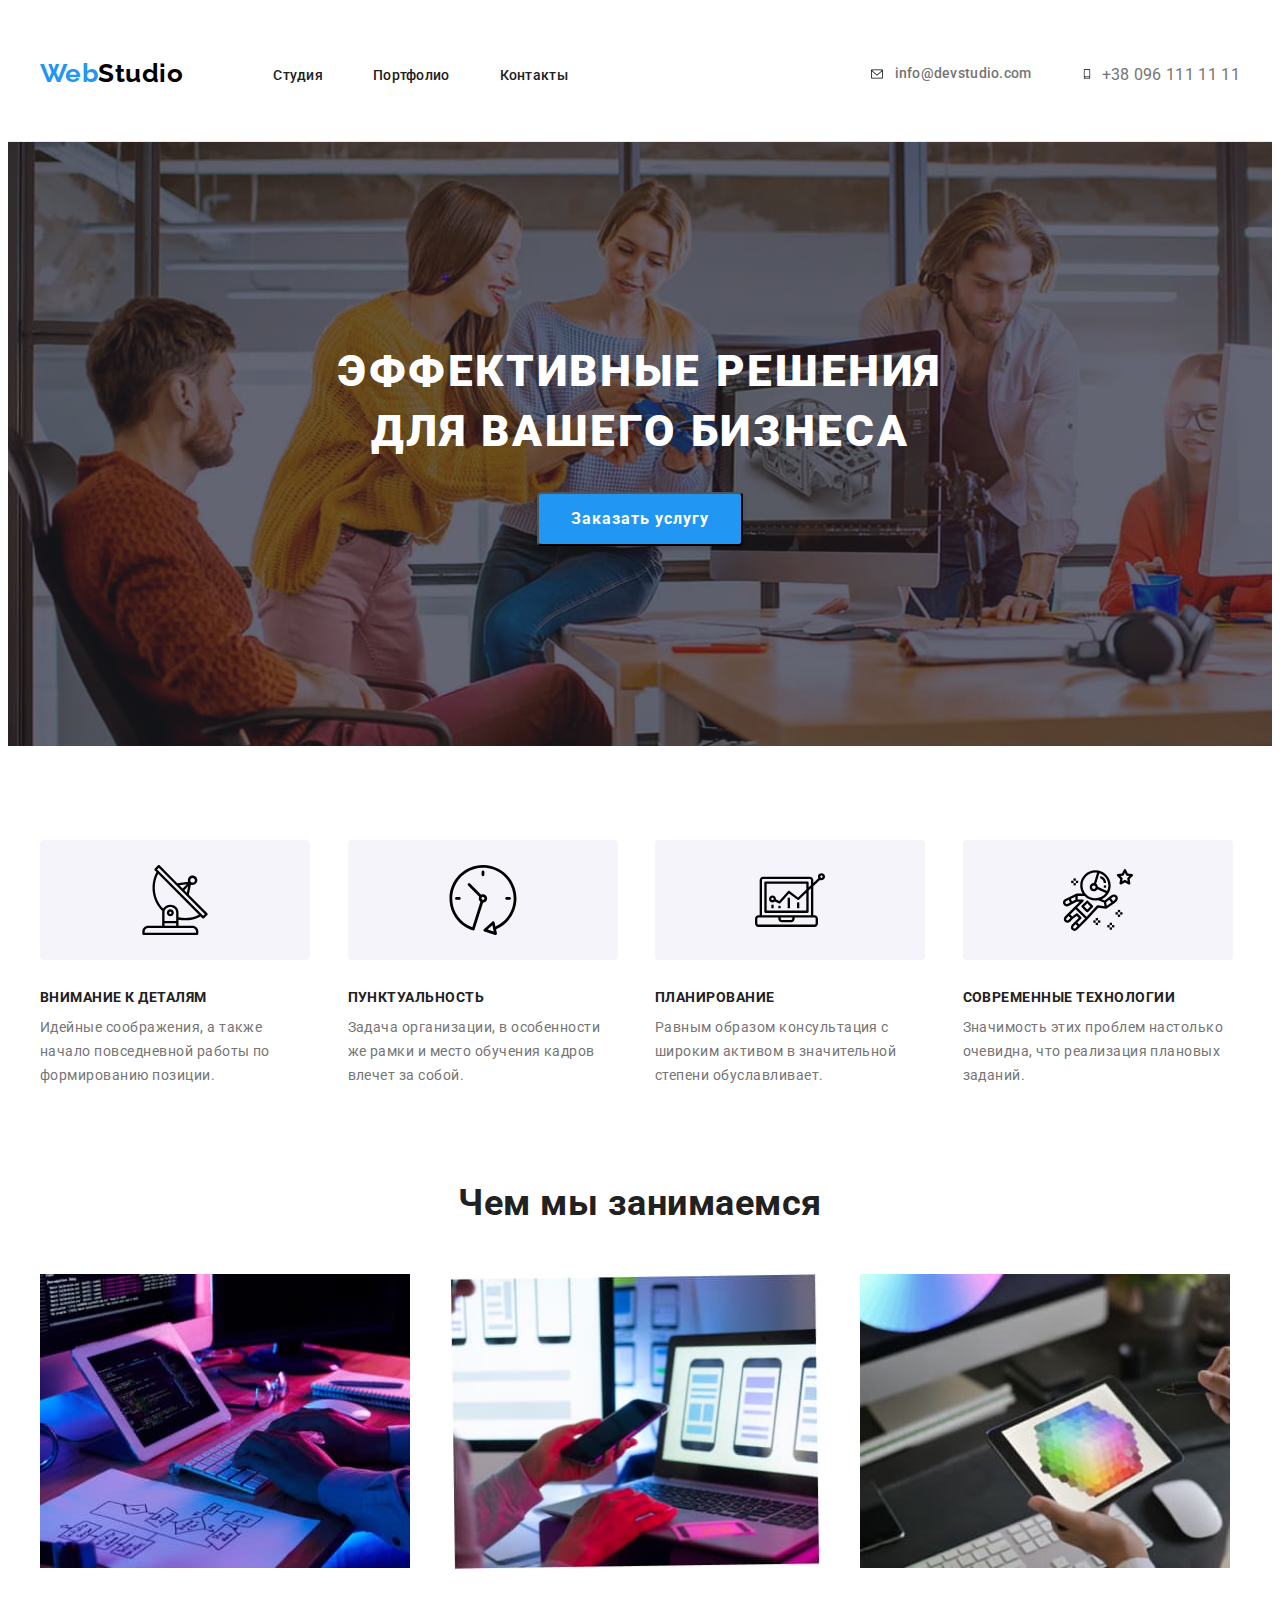
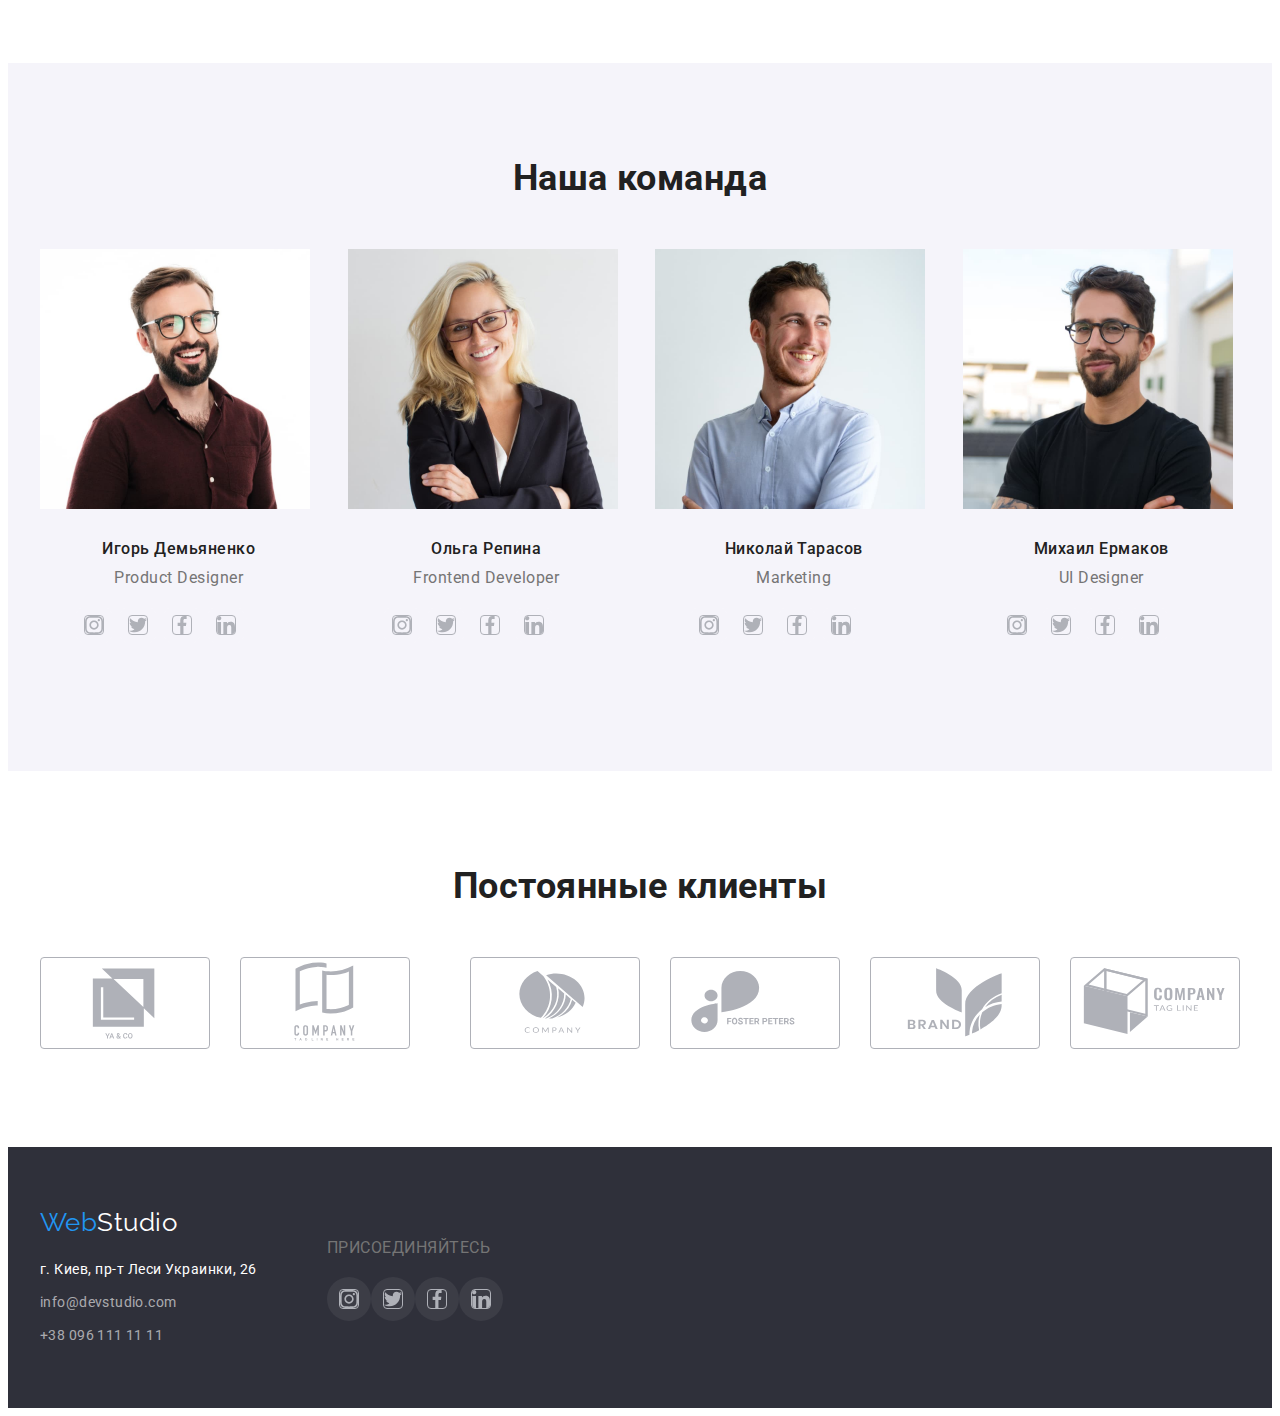
==== index.html @ d7219429 "Подвал Ура!" ====
<!DOCTYPE html>
<html lang="ru">
  <head>
    <meta charset="UTF-8" />
    <meta http-equiv="X-UA-Compatible" content="IE=edge" />
    <meta name="viewport" content="width=device-width, initial-scale=1.0" />
    <title>Студия</title>
    <link rel="preconnect" href="https://fonts.googleapis.com" />
    <link rel="preconnect" href="https://fonts.gstatic.com" crossorigin />
    <link
      href="https://fonts.googleapis.com/css2?family=Raleway:wght@700&family=Roboto:wght@400;500;700;900&display=swap"
      rel="stylesheet"
    />
    <link
      rel="stylesheet"
      href="https://cdnjs.cloudflare.com/ajax/libs/modern-normalize/1.1.0/modern-normalize.min.css"
      integrity="sha512-wpPYUAdjBVSE4KJnH1VR1HeZfpl1ub8YT/NKx4PuQ5NmX2tKuGu6U/JRp5y+Y8XG2tV+wKQpNHVUX03MfMFn9Q=="
      crossorigin="anonymous"
      referrerpolicy="no-referrer"
    />
    <link rel="stylesheet" href="./css/styles.css" />
  </head>
  <body>
    <header class="top-line">
      <div class="container top-line-container">
        <a href="./index.html" class="logo-top"
          ><span class="accent">Web</span>Studio</a
        >
        <nav>
          <ul class="site-nav list">
            <li class="site-nav-item">
              <a class="nav-link" href="index.html">Студия</a>
            </li>
            <li class="site-nav-item">
              <a class="nav-text" href="portfolio.html">Портфолио</a>
            </li>
            <li class="site-nav-item">
              <a class="nav-text" href="#">Контакты</a>
            </li>
          </ul>
        </nav>
        <div class="mail-top-line">
          <svg class="mail-icon" width="16" height="12">
            <use href="./images/sprite.svg#icon-envelope"></use>
          </svg>
          <a
            class="mail-top"
            href="mailto:info@devstudio.com"
            target="_blank"
            rel="noopener noreferrer"
            >info@devstudio.com</a
          >
        </div>
        <div class="tel-top-line">
          <svg class="mail-icon" width="10" height="16">
            <use href="./images/sprite.svg#icon-smartphone"></use>
          </svg>
          <a class="tel-top" href="tel:+380961111111">+38 096 111 11 11</a>
        </div>
      </div>
    </header>
    <main>
      <section class="hero">
        <div class="container">
          <h1 class="hero-title">
            ЭФФЕКТИВНЫЕ РЕШЕНИЯ <br />
            ДЛЯ ВАШЕГО БИЗНЕСА
          </h1>
          <button class="button-hero">Заказать услугу</button>
        </div>
      </section>
      <section class="section">
        <div class="container">
          <ul class="feature-list list">
            <li class="feature-item">
              <div class="card-feature">
                <div class="above-feature-title">
                  <svg class="feature-icon" width="70" height="70">
                    <use href="./images/sprite.svg#icon-antenna"></use>
                  </svg>
                </div>
                <h3 class="feature-title">Внимание к деталям</h3>
                <p class="description">
                  Идейные соображения, а также<br />
                  начало повседневной работы по<br />
                  формированию позиции.
                </p>
              </div>
            </li>
            <li class="feature-item">
              <div class="card-feature">
                <div class="above-feature-title">
                  <svg class="feature-icon" width="70" height="70">
                    <use href="./images/sprite.svg#icon-clock"></use>
                  </svg>
                </div>
                <h3 class="feature-title">Пунктуальность</h3>
                <p class="description">
                  Задача организации, в особенности<br />
                  же рамки и место обучения кадров<br />
                  влечет за собой.
                </p>
              </div>
            </li>
            <li class="feature-item">
              <div class="card-feature">
                <div class="above-feature-title">
                  <svg class="feature-icon" width="70" height="70">
                    <use href="./images/sprite.svg#icon-diagram"></use>
                  </svg>
                </div>
                <h3 class="feature-title">Планирование</h3>
                <p class="description">
                  Равным образом консультация с<br />
                  широким активом в значительной<br />
                  степени обуславливает.
                </p>
              </div>
            </li>
            <li class="feature-item">
              <div class="card-feature">
                <div class="above-feature-title">
                  <svg class="feature-icon" width="70" height="70">
                    <use href="./images/sprite.svg#icon-astronaut"></use>
                  </svg>
                </div>
                <h3 class="feature-title">Современные технологии</h3>
                <p class="description">
                  Значимость этих проблем настолько<br />
                  очевидна, что реализация плановых<br />
                  заданий.
                </p>
              </div>
            </li>
          </ul>
        </div>
      </section>
      <section class="section job">
        <div class="container">
          <h2 class="job-title">Чем мы занимаемся</h2>
          <ul class="job-img list">
            <li class="job-item">
              <img
                src="./images/box1.jpg "
                width="370"
                height="294"
                alt="работает програмист"
              />
            </li>
            <li class="job-item">
              <img
                src="./images/box2.jpg"
                width="370"
                height="294"
                alt="работает дизайнер"
              />
            </li>
            <li class="job-item">
              <img
                src="./images/box3.jpg"
                width="370"
                height="294"
                alt="выбор цвета"
              />
            </li>
          </ul>
        </div>
      </section>
      <section class="section team-list">
        <div class="container">
          <h2 class="team-title">Наша команда</h2>
          <ul class="team list">
            <li class="team-img">
              <img
                src="./images/img1.jpg"
                width="270"
                height="260"
                alt="Дизайнер"
              />
              <div class="card-team">
                <h3 class="card-team-title">Игорь Демьяненко</h3>
                <p class="under-card-team-title">Product Designer</p>
                <ul class="social-list list">
                  <li class="social-list-item">
                    <a class="social-list-link" href="">
                      <svg class="social-list-icon" width="20" height="20">
                        <use href="./images/sprite.svg#icon-instagram"></use>
                      </svg>
                    </a>
                  </li>
                  <li class="social-list-item">
                    <a class="social-list-link" href="">
                      <svg class="social-list-icon" width="20" height="20">
                        <use href="./images/sprite.svg#icon-twitter"></use>
                      </svg>
                    </a>
                  </li>
                  <li class="social-list-item">
                    <a class="social-list-link" href="">
                      <svg class="social-list-icon" width="20" height="20">
                        <use href="./images/sprite.svg#icon-facebook"></use>
                      </svg>
                    </a>
                  </li>
                  <li class="social-list-item">
                    <a class="social-list-link" href="">
                      <svg class="social-list-icon" width="20" height="20">
                        <use href="./images/sprite.svg#icon-linkedin"></use>
                      </svg>
                    </a>
                  </li>
                </ul>
              </div>
            </li>
            <li class="team-img">
              <img
                src="./images/img2.jpg"
                width="270"
                height="260"
                alt="Разработчик"
              />
              <div class="card-team">
                <h3 class="card-team-title">Ольга Репина</h3>
                <p class="under-card-team-title">Frontend Developer</p>
                <ul class="social-list list">
                  <li class="social-list-item">
                    <a class="social-list-link" href="">
                      <svg class="social-list-icon" width="20" height="20">
                        <use href="./images/sprite.svg#icon-instagram"></use>
                      </svg>
                    </a>
                  </li>
                  <li class="social-list-item">
                    <a class="social-list-link" href="">
                      <svg class="social-list-icon" width="20" height="20">
                        <use href="./images/sprite.svg#icon-twitter"></use>
                      </svg>
                    </a>
                  </li>
                  <li class="social-list-item">
                    <a class="social-list-link" href="">
                      <svg class="social-list-icon" width="20" height="20">
                        <use href="./images/sprite.svg#icon-facebook"></use>
                      </svg>
                    </a>
                  </li>
                  <li class="social-list-item">
                    <a class="social-list-link" href="">
                      <svg class="social-list-icon" width="20" height="20">
                        <use href="./images/sprite.svg#icon-linkedin"></use>
                      </svg>
                    </a>
                  </li>
                </ul>
              </div>
            </li>
            <li class="team-img">
              <img
                src="./images/img3.jpg"
                width="270"
                height="260"
                alt="Маркетинг"
              />
              <div class="card-team">
                <h3 class="card-team-title">Николай Тарасов</h3>
                <p class="under-card-team-title">Marketing</p>
                <ul class="social-list list">
                  <li class="social-list-item">
                    <a class="social-list-link" href="">
                      <svg class="social-list-icon" width="20" height="20">
                        <use href="./images/sprite.svg#icon-instagram"></use>
                      </svg>
                    </a>
                  </li>
                  <li class="social-list-item">
                    <a class="social-list-link" href="">
                      <svg class="social-list-icon" width="20" height="20">
                        <use href="./images/sprite.svg#icon-twitter"></use>
                      </svg>
                    </a>
                  </li>
                  <li class="social-list-item">
                    <a class="social-list-link" href="">
                      <svg class="social-list-icon" width="20" height="20">
                        <use href="./images/sprite.svg#icon-facebook"></use>
                      </svg>
                    </a>
                  </li>
                  <li class="social-list-item">
                    <a class="social-list-link" href="">
                      <svg class="social-list-icon" width="20" height="20">
                        <use href="./images/sprite.svg#icon-linkedin"></use>
                      </svg>
                    </a>
                  </li>
                </ul>
              </div>
            </li>
            <li class="team-img">
              <img
                src="./images/img4.jpg"
                width="270"
                height="260"
                alt="Интерфейс дизайнер"
              />
              <div class="card-team">
                <h3 class="card-team-title">Михаил Ермаков</h3>
                <p class="under-card-team-title">UI Designer</p>
                <ul class="social-list list">
                  <li class="social-list-item">
                    <a class="social-list-link" href="">
                      <svg class="social-list-icon" width="20" height="20">
                        <use href="./images/sprite.svg#icon-instagram"></use>
                      </svg>
                    </a>
                  </li>
                  <li class="social-list-item">
                    <a class="social-list-link" href="">
                      <svg class="social-list-icon" width="20" height="20">
                        <use href="./images/sprite.svg#icon-twitter"></use>
                      </svg>
                    </a>
                  </li>
                  <li class="social-list-item">
                    <a class="social-list-link" href="">
                      <svg class="social-list-icon" width="20" height="20">
                        <use href="./images/sprite.svg#icon-facebook"></use>
                      </svg>
                    </a>
                  </li>
                  <li class="social-list-item">
                    <a class="social-list-link" href="">
                      <svg class="social-list-icon" width="20" height="20">
                        <use href="./images/sprite.svg#icon-linkedin"></use>
                      </svg>
                    </a>
                  </li>
                </ul>
              </div>
            </li>
          </ul>
        </div>
      </section>
      <section class="section customers">
        <div class="container">
          <h2 class="customers-title">Постоянные клиенты</h2>
          <ul class="customers-img list">
            <li class="customers-item">
              <svg class="social-list-icon" width="170" height="92">
                <use href="./images/sprite.svg#icon-Logo-1"></use>
              </svg>
            </li>
            <li class="job-item">
              <svg class="social-list-icon" width="170" height="92">
                <use href="./images/sprite.svg#icon-Logo-2"></use>
              </svg>
            </li>
            <li class="customers-item">
              <svg class="social-list-icon" width="170" height="92">
                <use href="./images/sprite.svg#icon-Logo-3"></use>
              </svg>
            </li>
            <li class="customers-item">
              <svg class="social-list-icon" width="170" height="92">
                <use href="./images/sprite.svg#icon-Logo-4"></use>
              </svg>
            </li>
            <li class="customers-item">
              <svg class="social-list-icon" width="170" height="92">
                <use href="./images/sprite.svg#icon-Logo-5"></use>
              </svg>
            </li>
            <li class="customers-item">
              <svg class="social-list-icon" width="170" height="92">
                <use href="./images/sprite.svg#icon-Logo-6"></use>
              </svg>
            </li>
          </ul>
        </div>
      </section>
    </main>
    <footer class="basement">
      <div class="container">
        <a href="./index.html" class="basement-logo"
          ><span class="accent">Web</span>Studio</a
        >
        <div class="footer-address">
          <address class="basement-address">
            <p>г. Киев, пр-т Леси Украинки, 26</p>
            <a
              href="mailto:info@example.com"
              class="mail-basement"
              target="_blank"
              rel="noopener noreferrer"
              >info@devstudio.com</a
            >
            <a href="tel:+380961111111" class="tel-basement"
              >+38 096 111 11 11</a
            >
          </address>

          <div class="footer-social-list">
            <p class="footer-social-title">ПРИСОЕДИНЯЙТЕСЬ</p>
            <ul class="social-list list">
              <li class="social-list-item">
                <a class="social-list-link" href="">
                  <svg class="social-list-icon" width="20" height="20">
                    <use href="./images/sprite.svg#icon-instagram"></use>
                  </svg>
                </a>
              </li>
              <li class="social-list-item">
                <a class="social-list-link" href="">
                  <svg class="social-list-icon" width="20" height="20">
                    <use href="./images/sprite.svg#icon-twitter"></use>
                  </svg>
                </a>
              </li>
              <li class="social-list-item">
                <a class="social-list-link" href="">
                  <svg class="social-list-icon" width="20" height="20">
                    <use href="./images/sprite.svg#icon-facebook"></use>
                  </svg>
                </a>
              </li>
              <li class="social-list-item">
                <a class="social-list-link" href="">
                  <svg class="social-list-icon" width="20" height="20">
                    <use href="./images/sprite.svg#icon-linkedin"></use>
                  </svg>
                </a>
              </li>
            </ul>
          </div>
        </div>
      </div>
    </footer>
  </body>
</html>
---- css/styles.css ----
:root {
  --primary-text-color: #757575;
  --title-text-color: #212121;
  --accent-color: #2196f3;
  --button-text-color: #ffffff;
  --primary-bg-color: #ffffff;
  --secondary-bg-color: #f5f4fa;
  --section-bg-dark: #2f303a;
  --footer-contact-color: rgba(255, 255, 255, 0.6);
  --footer-address-color: #ffffff;
  --top-logo-color: #000000;
  --footer-logo-color: #ffffff;
  --button-hover-color: #188ce8;
  --portfolio-button-bg-color: #f5f4fa;
  --portfolio-project-border-color: #eeeeee;
  --portfolio-topline-border-color: #ececec;
  --footer-icon-bg: #ffffff10;
}
body {
  background-color: var(#ffffff);
  color: var(--primary-text-color);
  font-family: Roboto, sans-serif;
  letter-spacing: 0.03em;
}
.list {
  list-style: none;
}
h1,
h2,
h3,
h4,
h5,
h6,
p {
  margin-top: 0;
  margin-bottom: 0;
}
ul,
ol {
  margin-top: 0;
  margin-bottom: 0;
  padding-left: 0;
}
img {
  display: block;
  max-width: 100%;
  height: auto;
}

p {
  display: block;
}

.container {
  width: 1200px;
  margin-left: auto;
  margin-right: auto;
  padding-left: 15px;
  padding-right: 15px;
}
/*=======TOP LINE START=======*/
.top-line {
  padding-top: 24px;
  padding-bottom: 25px;
}
.top-line-container {
  display: flex;
  align-items: center;
}

.logo-top {
  margin-right: 90px;
  font-family: Raleway, serif;
  font-weight: bold;
  font-size: 26px;
  line-height: 1.2;
  text-decoration: none;

  color: var(--top-logo-color);
}

.accent {
  color: var(--accent-color);
}
.site-nav {
  display: flex;
  align-items: center;
}
.site-nav-item:not(:last-child) {
  margin-right: 50px;
}
.site-nav .nav-link {
  font-weight: 500;
  font-size: 14px;
  line-height: 1.14;
  letter-spacing: 0.02em;
  text-decoration: none;

  color: var(--title-text-color);
}

.nav-link:active {
  color: var(--accent-color);
}
.nav-text {
  font-weight: 500;
  font-size: 14px;
  line-height: 1.14;
  letter-spacing: 0.02em;
  text-decoration: none;

  color: var(--title-text-color);
}
.mail-top-line {
  display: flex;
  margin-left: auto;
  align-content: center;
}
.mail-icon {
  margin-top: 34px;
  margin-bottom: 34px;
}
.mail-icon:hover,
.mail-top:focus {
  fill: var(--button-hover-color);
}
.mail-top {
  margin-left: 10px;
  margin-top: 32px;
  margin-bottom: 32px;
  color: var(--primary-text-color);
  font-weight: 500;
  font-size: 14px;
  line-height: 1.14;
  letter-spacing: 0.02em;
  text-decoration: none;
}
.mail-top:hover,
.mail-top:focus {
  color: var(--accent-color);
}
.tel-top {
  margin-left: 10px;
  color: var(--primary-text-color);
  letter-spacing: 0.02em;
  text-decoration: none;
}
.tel-top:hover,
.tel-top:focus {
  color: var(--accent-color);
}
.tel-top-line {
  align-items: center;
  display: flex;
  margin-left: 50px;
}
/*======= TOP LINE END=======*/

/*======= HERO START =======*/
.hero {
  background-image: linear-gradient(
      rgba(47, 48, 58, 0.4),
      rgba(47, 48, 58, 0.4)
    ),
    url(../images/image-hero/Hero-bg-Img.jpg);
  background-size: cover;
  background-color: var(--section-bg-dark);
  text-align: center;
  padding-top: 200px;
  padding-bottom: 200px;
}
.hero-title {
  text-align: center;
  color: var(--button-text-color);
  font-weight: 900;
  font-size: 44px;
  line-height: 1.36;
  letter-spacing: 0.06em;
}

.button-hero {
  min-width: 200px;
  margin-top: 30px;
  margin-left: auto;
  margin-right: auto;
  padding: 10px 32px;
  cursor: pointer;
  font-weight: 700;
  font-size: 16px;
  line-height: 1.88;
  text-align: center;

  border-radius: 4px;
  letter-spacing: 0.06em;

  background-color: var(--accent-color);
  box-shadow: 0px 4px 4px rgba(0, 0, 0, 0.15);
  color: var(--button-text-color);
}

.button-hero:hover,
.button-hero:focus {
  background-color: var(--button-hover-color);
  box-shadow: 0px 4px 4px rgba(0, 0, 0, 0.15);
}
/*======= HERO END=======*/

/*======= OUR FEATURE =======*/

.section {
  padding-top: 94px;
}
.feature-list {
  display: flex;
  margin-left: -30px;
  margin-top: -30px;
}
.feature-item {
  flex-basis: calc((100% - 120px) / 4);
  margin-top: 30px;
  margin-left: 30px;
}
.feature-title {
  margin-top: 30px;
  margin-bottom: 10px;
  width: 270px;
  font-style: normal;
  font-weight: 700;
  font-size: 14px;
  line-height: 1.14;
  text-transform: uppercase;

  color: var(--title-text-color);
}
.description {
  width: 270px;
  font-size: 14px;
  line-height: 1.71;
}
.description:not(:last-child) {
  margin-right: 30px;
}
.above-feature-title {
  display: flex;
  justify-content: center;
  align-items: center;
  width: 270px;
  height: 120px;
  background-color: var(--secondary-bg-color);
  border-radius: 4px;
}

/*======= OUR FEATURE END=======*/

/*======= OUR JOB START =======*/
.job {
  padding-bottom: 94px;
}
.job-img {
  display: flex;
  margin-left: -30px;
  margin-top: -30px;
}
.job-item {
  margin-left: 30px;
  margin-top: 30px;
  flex-basis: calc((100% - 90px) / 3);
}

.job-title {
  margin-bottom: 50px;
  font-style: normal;
  font-weight: 700;
  font-size: 36px;
  line-height: 1.17;
  text-align: center;

  color: var(--title-text-color);
}

/*======= OUR JOB END =======*/
/*======= OUR TEAM START======= */
.team-list {
  background-color: var(--secondary-bg-color);
  padding-bottom: 94px;
}

.team-title {
  margin-bottom: 50px;
  font-style: normal;
  font-weight: 700;
  font-size: 36px;
  line-height: 1.17;
  text-align: center;

  color: var(--title-text-color);
}
.team {
  display: flex;
  margin-top: -30px;
  margin-left: -30px;
}
.team-img {
  flex-basis: calc((100% - 120px) / 4);
  margin-top: 30px;
  margin-left: 30px;
}
.card-team-title {
  margin-bottom: 10px;
  font-weight: 500;
  font-size: 16px;
  line-height: 1.19;
  text-align: center;

  color: var(--title-text-color);
}

.under-card-team-title {
  margin-bottom: 16px;
  font-size: 16px;
  line-height: 1.19;
  text-align: center;

  color: var(--primary-text-color);
}
.card-team {
  padding-left: 32px;
  padding-right: 32px;
  padding-top: 30px;
  padding-bottom: 30px;
}
.social-list-icon {
  fill: #afb1b8;
}
.social-list {
  display: flex;
}
.social-list-link {
  display: flex;
  align-items: center;
  justify-content: center;
  width: 44px;
  height: 44px;
  /* background-color: #ffffff; */
  border-radius: 50%;
}
.social-list-link:hover .social-list-icon,
.social-list-link:focus .social-list-icon {
  fill: var(--button-text-color);
}
.social-list-link:hover,
.social-list-link:focus {
  background-color: var(--accent-color);
}

/*======= OUR TEAM END======= */
/*======= OUR CUSTOMERS START =======*/

.customers {
  padding-bottom: 94px;
}
.customers-img {
  display: flex;
  margin-left: -30px;
  margin-top: -30px;
}
.customers-item {
  margin-left: 30px;
  margin-top: 30px;
}
.social-list-icon {
  border: 1px solid #afb1b8;
  box-sizing: border-box;
  border-radius: 4px;

  flex-basis: calc((100%-180px) / 6);
}

.customers-title {
  margin-bottom: 50px;
  font-style: normal;
  font-weight: 700;
  font-size: 36px;
  line-height: 1.17;
  text-align: center;

  color: var(--title-text-color);
}

/*======= OUR CUSTOMERS END =======*/

/*======= FOOTER START======= */
.basement {
  display: flex;
  padding-top: 60px;
  padding-bottom: 60px;
  background-color: var(--section-bg-dark);
}
.basement-logo {
  min-width: 145px;
  font-family: Raleway;
  font-weight: b700;
  font-size: 26px;
  line-height: 1.19;
  text-decoration: none;

  color: var(--footer-logo-color);
}
.footer-address {
  display: flex;
}
.basement-address {
  display: flex;
  flex-direction: column;
  margin-top: 20px;
  font-family: Roboto;
  font-style: normal;
  font-weight: 400;
  font-size: 14px;
  line-height: 1.71;

  color: var(--footer-address-color);
}
.mail-basement {
  display: block;
  margin-top: 9px;
  font-family: Roboto;
  font-style: normal;
  font-weight: 400;
  font-size: 14px;
  line-height: 1.71;
  text-decoration: none;

  letter-spacing: 0.03em;
  color: var(--footer-contact-color);
}
.mail-basement:hover,
.mail-basement:focus {
  color: var(--accent-color);
}
.tel-basement {
  display: block;
  margin-top: 9px;
  font-family: Roboto;
  font-style: normal;
  font-weight: 400;
  font-size: 14px;
  line-height: 1.71;
  text-decoration: none;

  letter-spacing: 0.03em;

  color: var(--footer-contact-color);
}
.tel-basement:hover,
.tel-basement:focus {
  color: var(--accent-color);
}
.footer-social-title {
  padding-bottom: 20px;
}
.footer-social-list {
  display: flex;
  flex-direction: column;
  padding-left: 70px;
}
.social-list-link {
  display: flex;
  align-items: center;
  justify-content: center;
  width: 44px;
  height: 44px;
  background-color: var(--footer-icon-bg);
  border-radius: 50%;
}
.social-list-link:hover .social-list-icon,
.social-list-link:focus .social-list-icon {
  fill: var(--button-text-color);
}
.social-list-link:hover,
.social-list-link:focus {
  background-color: var(--accent-color);
}

/*======= FOOTER END ======= */
/*======= PORTFOLIO =======  */
.top-line {
  border-bottom: 1px solid var(--portfolio-topline-border-color);
}
/*======= FILTERS ======= */
.filters {
  display: flex;
  justify-content: center;
  align-items: center;
}

.button-all:active {
  background-color: var(--accent-color);
  color: var(--button-text-color);
}
.btn-list {
  margin-right: 8px;
  margin-bottom: 50px;
}
button {
  padding: 6px 22px;
  display: block;
  font-family: Roboto;
  font-style: normal;
  font-weight: 500;
  font-size: 16px;
  line-height: 1.63;
  text-align: center;
  letter-spacing: 0.03em;

  background-color: var(--portfolio-button-bg-color);
  color: var(--title-text-color);
  border-radius: 4px;
}

/*======= FILTERS END ======= */
/*======= PROJECT ======= */
.portfolio {
  padding-bottom: 94px;
}
.project {
  display: flex;
  flex-wrap: wrap;
  margin-left: -30px;
  margin-top: -30px;
}

.card-img-project {
  flex-basis: calc((100% - 90px) / 3);
  margin-top: 30px;
  margin-left: 30px;
  border-bottom: 1px solid var(--portfolio-project-border-color);
  border-left: 1px solid var(--portfolio-project-border-color);
  border-right: 1px solid var(--portfolio-project-border-color);
}
.card-project-title {
  margin-bottom: 4px;
  font-weight: 700;
  font-size: 18px;
  line-height: 2;
  letter-spacing: 0.06em;

  color: var(--title-text-color);
}
.card-body {
  padding: 20px 24px;
}
.under-card-project-title {
  font-weight: 400;
  font-size: 16px;
  line-height: 1.88;

  color: var(--primary-text-color);
}

/*======= PROJECT END ======= */
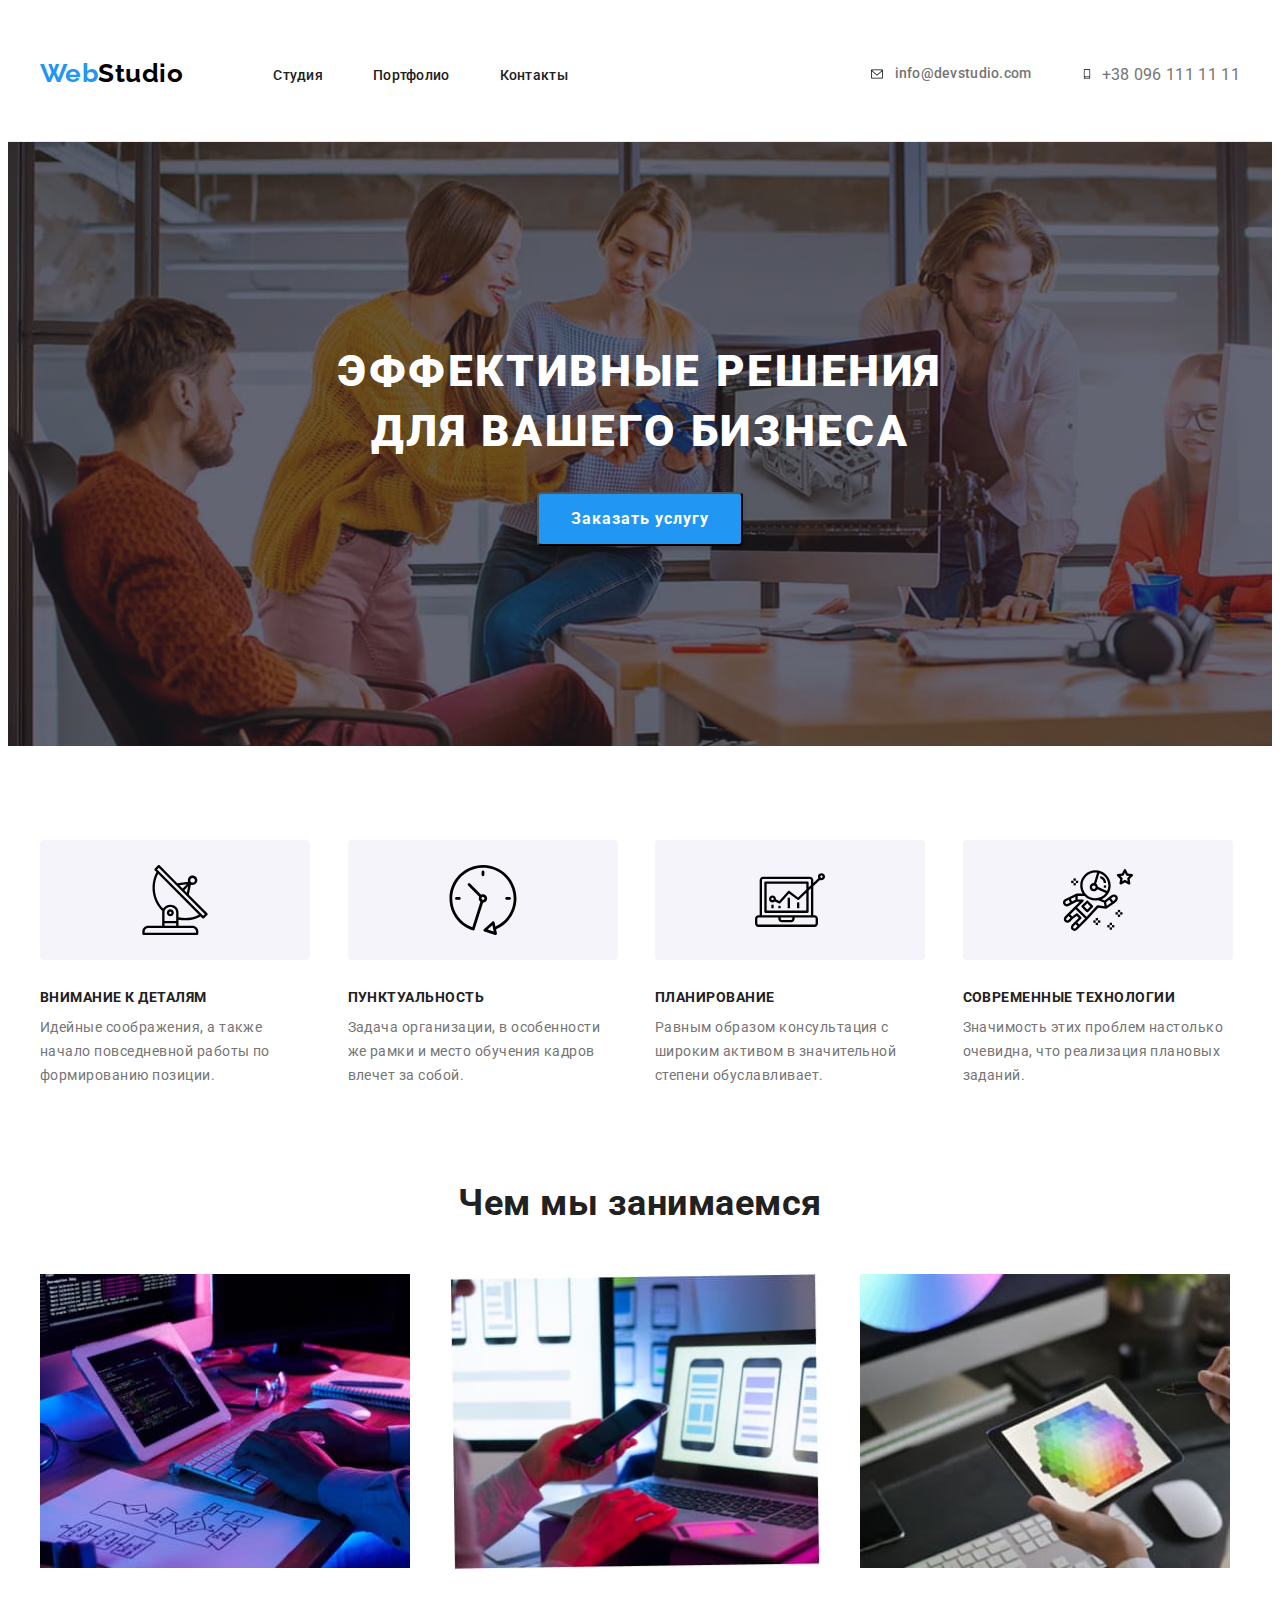
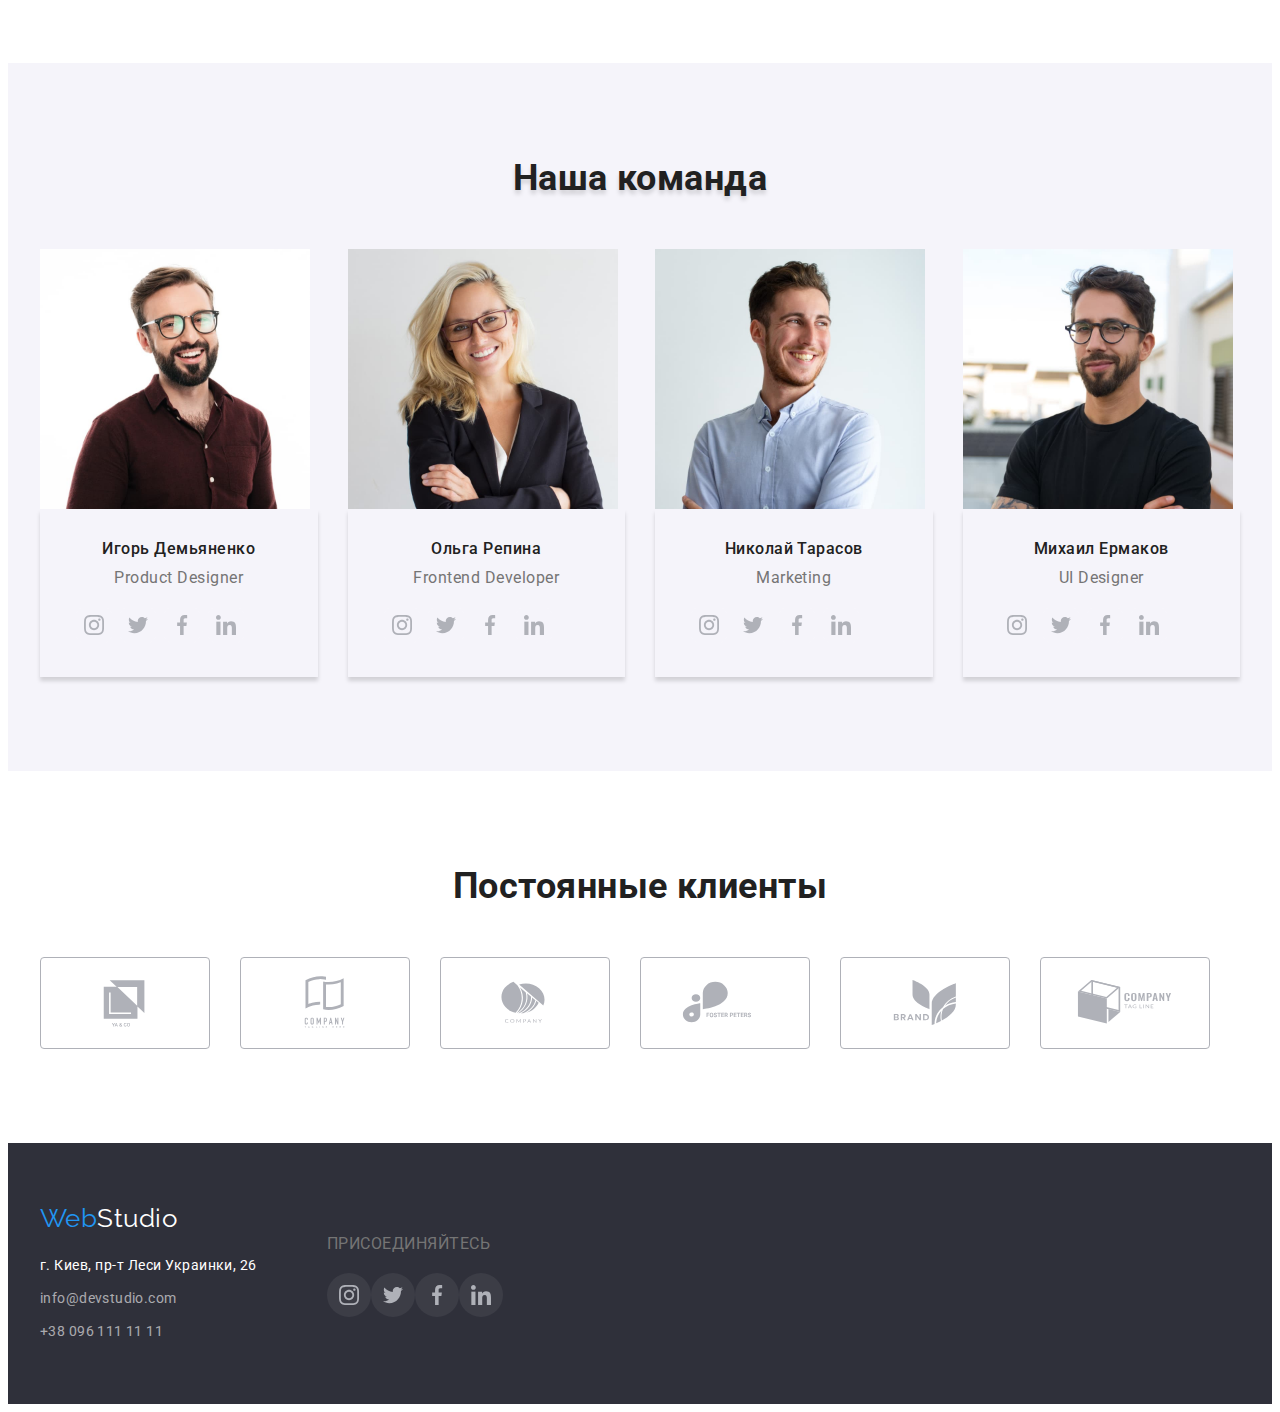
==== commit bf2f7199: "first end" ====
--- a/index.html
+++ b/index.html
@@ -346,32 +346,32 @@
           <h2 class="customers-title">Постоянные клиенты</h2>
           <ul class="customers-img list">
             <li class="customers-item">
-              <svg class="social-list-icon" width="170" height="92">
+              <svg class="customers-icon" width="106" height="60">
                 <use href="./images/sprite.svg#icon-Logo-1"></use>
               </svg>
             </li>
-            <li class="job-item">
-              <svg class="social-list-icon" width="170" height="92">
+            <li class="customers-item">
+              <svg class="customers-icon" width="106" height="60">
                 <use href="./images/sprite.svg#icon-Logo-2"></use>
               </svg>
             </li>
             <li class="customers-item">
-              <svg class="social-list-icon" width="170" height="92">
+              <svg class="customers-icon" width="106" height="60">
                 <use href="./images/sprite.svg#icon-Logo-3"></use>
               </svg>
             </li>
             <li class="customers-item">
-              <svg class="social-list-icon" width="170" height="92">
+              <svg class="customers-icon" width="106" height="60">
                 <use href="./images/sprite.svg#icon-Logo-4"></use>
               </svg>
             </li>
             <li class="customers-item">
-              <svg class="social-list-icon" width="170" height="92">
+              <svg class="customers-icon" width="106" height="60">
                 <use href="./images/sprite.svg#icon-Logo-5"></use>
               </svg>
             </li>
             <li class="customers-item">
-              <svg class="social-list-icon" width="170" height="92">
+              <svg class="customers-icon" width="106" height="60">
                 <use href="./images/sprite.svg#icon-Logo-6"></use>
               </svg>
             </li>
@@ -398,7 +398,6 @@
               >+38 096 111 11 11</a
             >
           </address>
-
           <div class="footer-social-list">
             <p class="footer-social-title">ПРИСОЕДИНЯЙТЕСЬ</p>
             <ul class="social-list list">
--- a/css/styles.css
+++ b/css/styles.css
@@ -15,6 +15,7 @@
   --portfolio-project-border-color: #eeeeee;
   --portfolio-topline-border-color: #ececec;
   --footer-icon-bg: #ffffff10;
+  --shadow-team: #00000025;
 }
 body {
   background-color: var(#ffffff);
@@ -292,8 +293,8 @@
   font-size: 36px;
   line-height: 1.17;
   text-align: center;
-
-  color: var(--title-text-color);
+  color: var(--title-text-color);
+  text-shadow: 0px 4px 4px var(--shadow-team);
 }
 .team {
   display: flex;
@@ -328,6 +329,7 @@
   padding-right: 32px;
   padding-top: 30px;
   padding-bottom: 30px;
+  box-shadow: 0px 4px 4px var(--shadow-team);
 }
 .social-list-icon {
   fill: #afb1b8;
@@ -365,15 +367,21 @@
   margin-top: -30px;
 }
 .customers-item {
+  display: flex;
+  width: 170px;
+  height: 92px;
   margin-left: 30px;
   margin-top: 30px;
-}
-.social-list-icon {
+  flex-basis: calc((100%-180px) / 6);
+  align-items: center;
+  justify-content: center;
   border: 1px solid #afb1b8;
   box-sizing: border-box;
   border-radius: 4px;
-
-  flex-basis: calc((100%-180px) / 6);
+  cursor: pointer;
+}
+.customers-icon {
+  fill: #afb1b8;
 }
 
 .customers-title {
@@ -385,6 +393,11 @@
   text-align: center;
 
   color: var(--title-text-color);
+}
+
+.customers-item:hover .customers-icon,
+.customers-item:focus .customers-icon {
+  fill: var(--accent-color);
 }
 
 /*======= OUR CUSTOMERS END =======*/
@@ -517,6 +530,10 @@
   color: var(--title-text-color);
   border-radius: 4px;
 }
+.btn-list:hover,
+.btn-list:focus {
+  box-shadow: 0px 4px 4px var(--shadow-team);
+}
 
 /*======= FILTERS END ======= */
 /*======= PROJECT ======= */
@@ -537,6 +554,11 @@
   border-bottom: 1px solid var(--portfolio-project-border-color);
   border-left: 1px solid var(--portfolio-project-border-color);
   border-right: 1px solid var(--portfolio-project-border-color);
+  cursor: pointer;
+}
+.card-img-project:hover,
+.card-img-project:focus {
+  box-shadow: 0px 4px 4px 0 var(--shadow-team);
 }
 .card-project-title {
   margin-bottom: 4px;
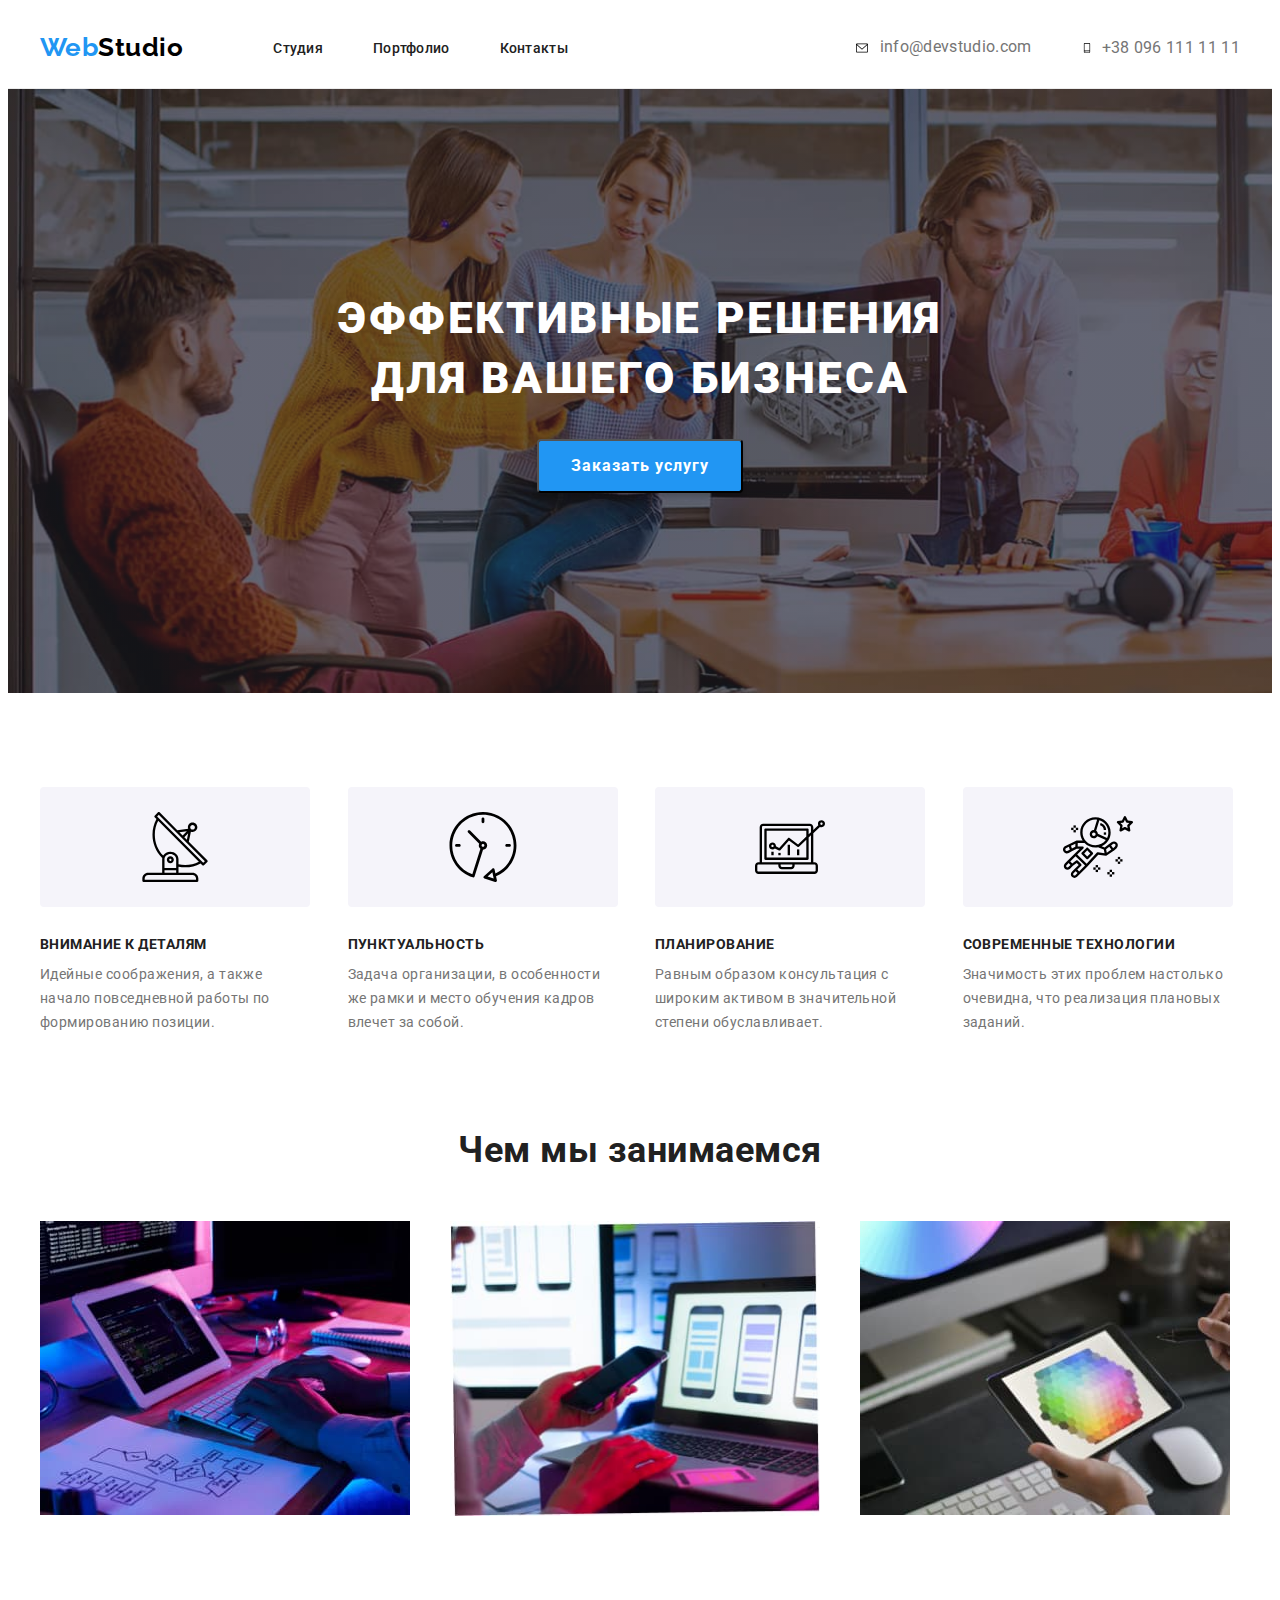
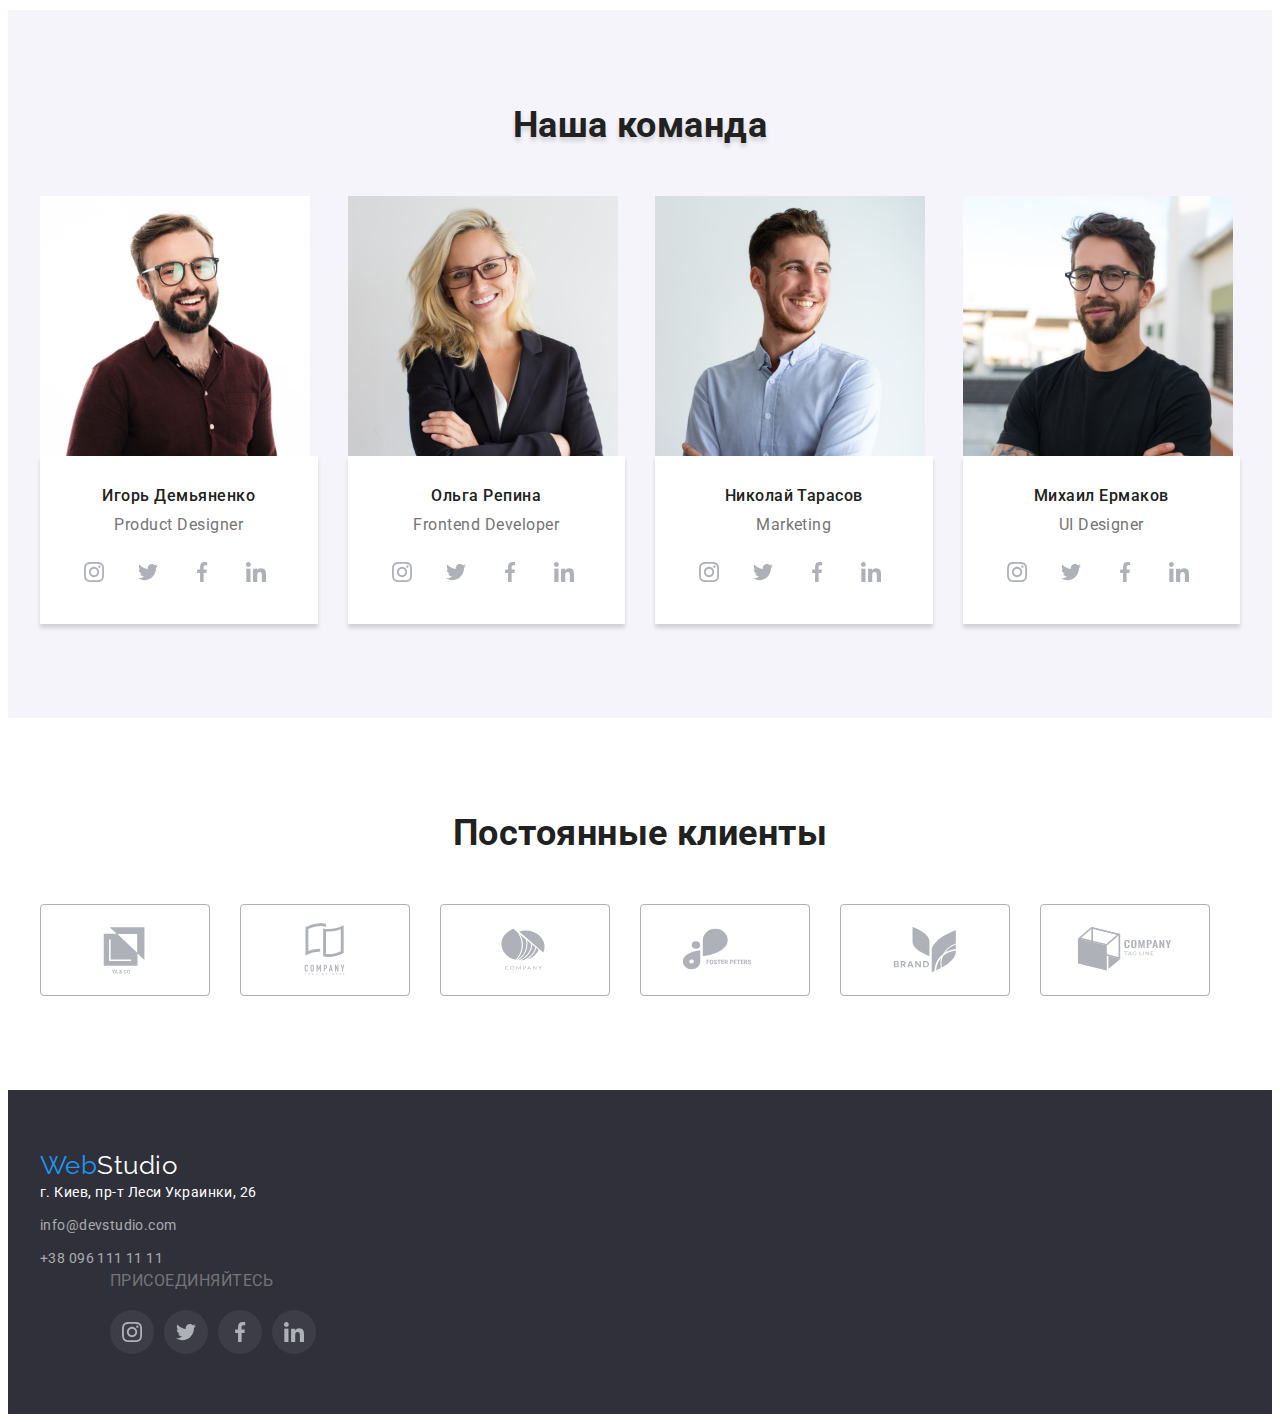
==== commit 5b65d5db: "0" ====
--- a/index.html
+++ b/index.html
@@ -21,6 +21,8 @@
     <link rel="stylesheet" href="./css/styles.css" />
   </head>
   <body>
+    </head>
+  <body>
     <header class="top-line">
       <div class="container top-line-container">
         <a href="./index.html" class="logo-top"
@@ -379,25 +381,24 @@
         </div>
       </section>
     </main>
-    <footer class="basement">
+    <div class="basement">
       <div class="container">
-        <a href="./index.html" class="basement-logo"
-          ><span class="accent">Web</span>Studio</a
-        >
-        <div class="footer-address">
+        <div class="basement-address">
+          <a href="./index.html" class="basement-logo"
+            ><span class="accent">Web</span>Studio</a
+          >
           <address class="basement-address">
             <p>г. Киев, пр-т Леси Украинки, 26</p>
-            <a
+            <a class="mail-basement"
               href="mailto:info@example.com"
-              class="mail-basement"
               target="_blank"
               rel="noopener noreferrer"
-              >info@devstudio.com</a
-            >
-            <a href="tel:+380961111111" class="tel-basement"
+              >info@devstudio.com</a>
+              <a class="tel-basement" href="tel:+380961111111" 
               >+38 096 111 11 11</a
             >
           </address>
+          </div>
           <div class="footer-social-list">
             <p class="footer-social-title">ПРИСОЕДИНЯЙТЕСЬ</p>
             <ul class="social-list list">
@@ -432,7 +433,6 @@
             </ul>
           </div>
         </div>
-      </div>
-    </footer>
+      </footer>
   </body>
 </html>
--- a/css/styles.css
+++ b/css/styles.css
@@ -16,6 +16,7 @@
   --portfolio-topline-border-color: #ececec;
   --footer-icon-bg: #ffffff10;
   --shadow-team: #00000025;
+  --card-team-bg: #ffffff;
 }
 body {
   background-color: var(#ffffff);
@@ -103,58 +104,67 @@
 .nav-link:active {
   color: var(--accent-color);
 }
+.nav-link:hover,
+.nav-link:focus {
+  color: var(--accent-color);
+}
 .nav-text {
   font-weight: 500;
   font-size: 14px;
   line-height: 1.14;
   letter-spacing: 0.02em;
   text-decoration: none;
-
-  color: var(--title-text-color);
-}
-.mail-top-line {
-  display: flex;
-  margin-left: auto;
-  align-content: center;
+  color: var(--title-text-color);
+}
+.nav-text:active {
+  color: var(--accent-color);
+}
+.nav-text:hover,
+.nav-text:focus {
+  color: var(--accent-color);
 }
 .mail-icon {
-  margin-top: 34px;
-  margin-bottom: 34px;
-}
-.mail-icon:hover,
-.mail-top:focus {
-  fill: var(--button-hover-color);
+  display: flex;
 }
 .mail-top {
+  display: flex;
   margin-left: 10px;
-  margin-top: 32px;
-  margin-bottom: 32px;
   color: var(--primary-text-color);
-  font-weight: 500;
-  font-size: 14px;
+
   line-height: 1.14;
   letter-spacing: 0.02em;
   text-decoration: none;
 }
+.mail-top-line {
+  display: flex;
+  margin-left: auto;
+  align-items: center;
+  cursor: pointer;
+}
+
 .mail-top:hover,
 .mail-top:focus {
   color: var(--accent-color);
 }
+
 .tel-top {
   margin-left: 10px;
   color: var(--primary-text-color);
   letter-spacing: 0.02em;
   text-decoration: none;
 }
+
+.tel-top-line {
+  align-items: center;
+  display: flex;
+  margin-left: 50px;
+  cursor: pointer;
+}
 .tel-top:hover,
 .tel-top:focus {
   color: var(--accent-color);
 }
-.tel-top-line {
-  align-items: center;
-  display: flex;
-  margin-left: 50px;
-}
+
 /*======= TOP LINE END=======*/
 
 /*======= HERO START =======*/
@@ -329,6 +339,7 @@
   padding-right: 32px;
   padding-top: 30px;
   padding-bottom: 30px;
+  background-color: var(--card-team-bg);
   box-shadow: 0px 4px 4px var(--shadow-team);
 }
 .social-list-icon {
@@ -340,11 +351,13 @@
 .social-list-link {
   display: flex;
   align-items: center;
-  justify-content: center;
+  justify-content: space-between;
   width: 44px;
   height: 44px;
-  /* background-color: #ffffff; */
   border-radius: 50%;
+}
+.social-list-item:not(:last-child) {
+  margin-right: 10px;
 }
 .social-list-link:hover .social-list-icon,
 .social-list-link:focus .social-list-icon {
@@ -399,6 +412,11 @@
 .customers-item:focus .customers-icon {
   fill: var(--accent-color);
 }
+/* .customers-item:hover,
+.customers-item:focus {
+  border: 1px solid var(--accent-color);
+  border-radius: 4px;
+} */
 
 /*======= OUR CUSTOMERS END =======*/
 
@@ -409,8 +427,12 @@
   padding-bottom: 60px;
   background-color: var(--section-bg-dark);
 }
+.footer-address {
+  display: flex;
+}
 .basement-logo {
-  min-width: 145px;
+  width: 145px;
+  height: 31px;
   font-family: Raleway;
   font-weight: b700;
   font-size: 26px;
@@ -419,13 +441,11 @@
 
   color: var(--footer-logo-color);
 }
-.footer-address {
-  display: flex;
-}
+
 .basement-address {
   display: flex;
   flex-direction: column;
-  margin-top: 20px;
+
   font-family: Roboto;
   font-style: normal;
   font-weight: 400;
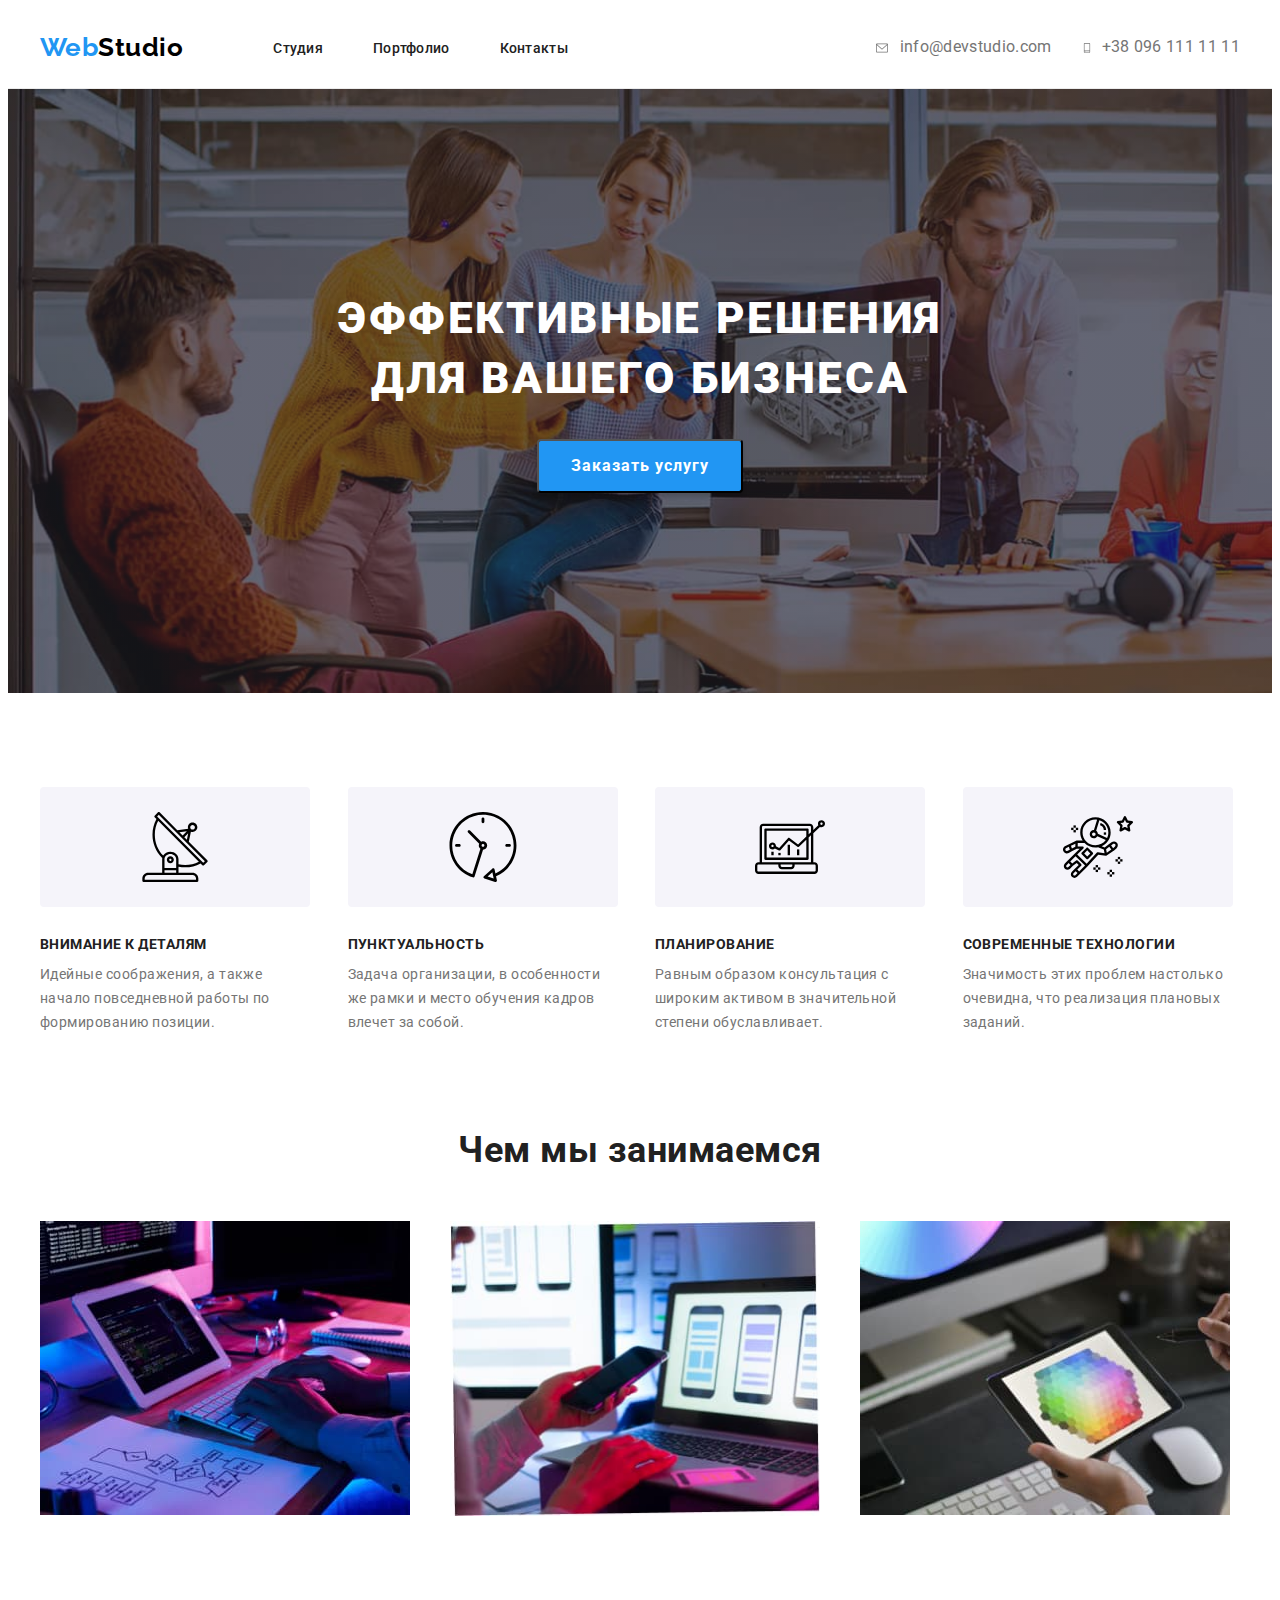
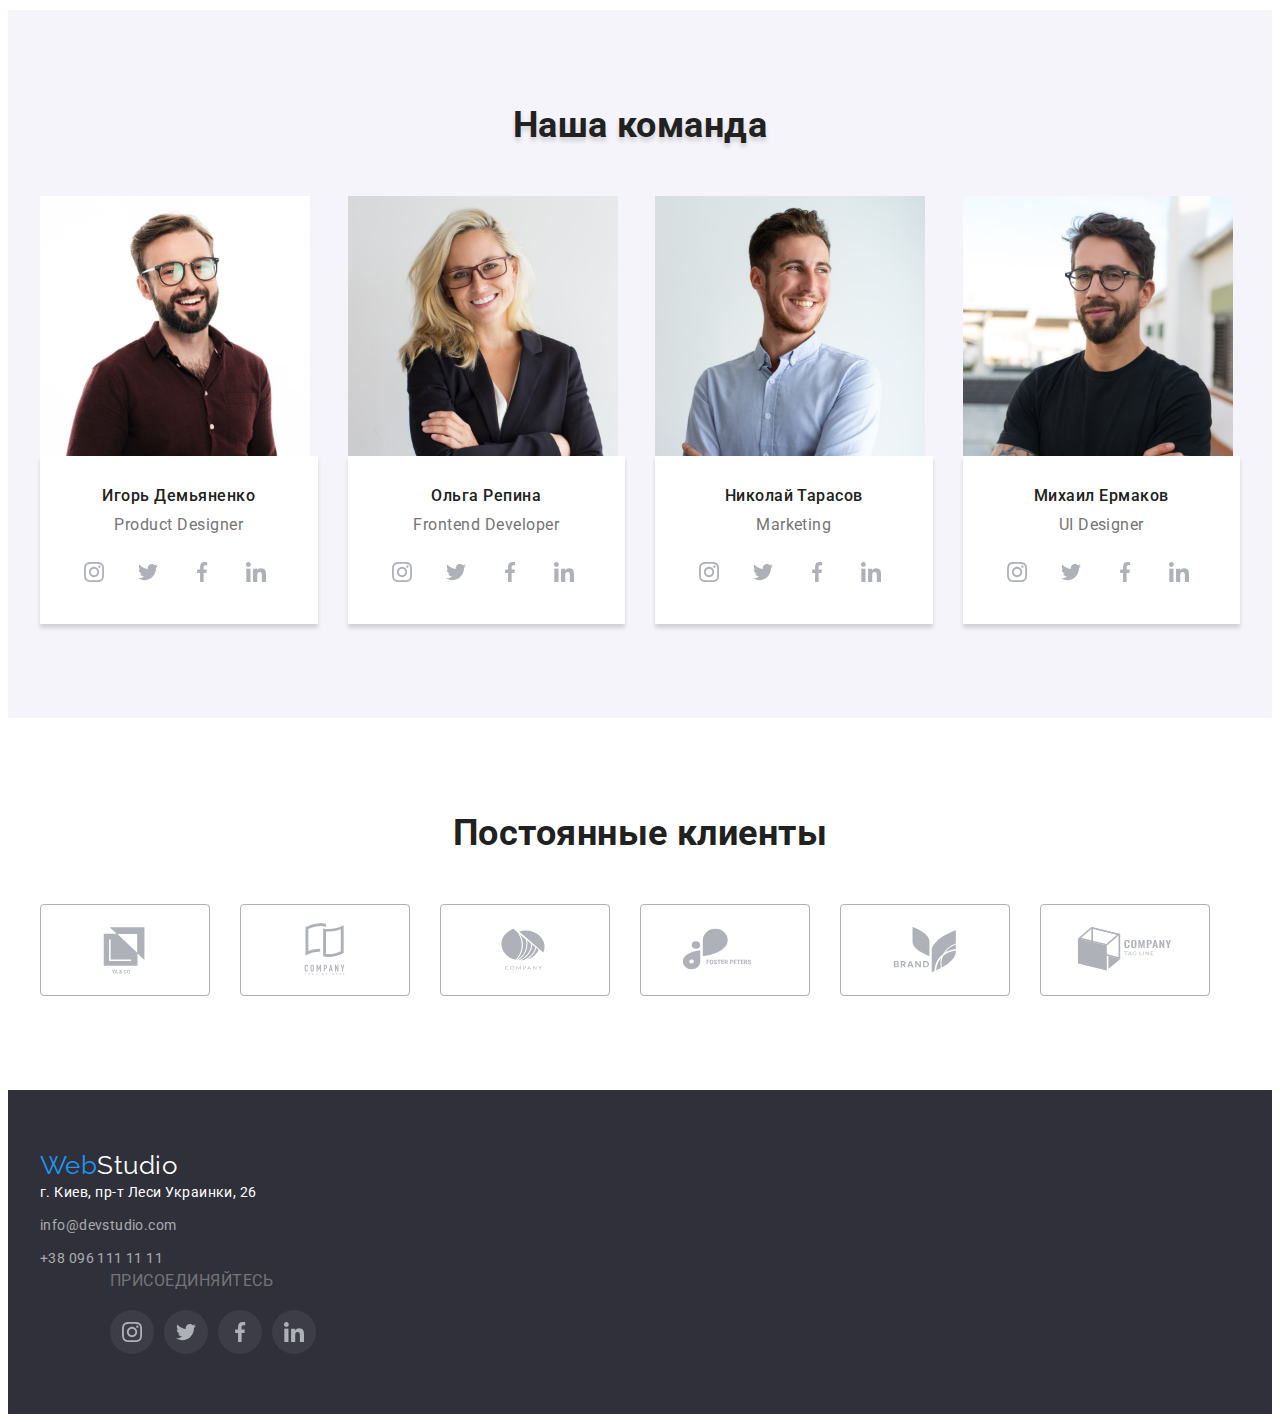
==== commit 5d74cabe: "Шапка Ура!!" ====
--- a/index.html
+++ b/index.html
@@ -42,22 +42,23 @@
           </ul>
         </nav>
         <div class="mail-top-line">
-          <svg class="mail-icon" width="16" height="12">
-            <use href="./images/sprite.svg#icon-envelope"></use>
-          </svg>
           <a
             class="mail-top"
             href="mailto:info@devstudio.com"
             target="_blank"
             rel="noopener noreferrer"
-            >info@devstudio.com</a
           >
-        </div>
-        <div class="tel-top-line">
-          <svg class="mail-icon" width="10" height="16">
-            <use href="./images/sprite.svg#icon-smartphone"></use>
-          </svg>
-          <a class="tel-top" href="tel:+380961111111">+38 096 111 11 11</a>
+            <svg class="mail-icon" width="16" height="12">
+              <use href="./images/sprite.svg#icon-envelope"></use>
+            </svg>
+            info@devstudio.com</a
+          >
+          <a class="tel-top" href="tel:+380961111111">
+            <svg class="mail-icon" width="10" height="16">
+              <use href="./images/sprite.svg#icon-smartphone"></use>
+            </svg>
+            +38 096 111 11 11</a
+          >
         </div>
       </div>
     </header>
--- a/css/styles.css
+++ b/css/styles.css
@@ -114,8 +114,10 @@
   line-height: 1.14;
   letter-spacing: 0.02em;
   text-decoration: none;
-  color: var(--title-text-color);
-}
+
+  color: var(--title-text-color);
+}
+
 .nav-text:active {
   color: var(--accent-color);
 }
@@ -123,48 +125,42 @@
 .nav-text:focus {
   color: var(--accent-color);
 }
-.mail-icon {
-  display: flex;
+.mail-top-line {
+  display: flex;
+  margin-left: auto;
+  align-items: center;
+  cursor: pointer;
 }
 .mail-top {
   display: flex;
-  margin-left: 10px;
+  align-items: center;
   color: var(--primary-text-color);
-
   line-height: 1.14;
   letter-spacing: 0.02em;
   text-decoration: none;
 }
-.mail-top-line {
-  display: flex;
-  margin-left: auto;
-  align-items: center;
-  cursor: pointer;
-}
-
+.mail-icon {
+  display: flex;
+  margin-right: 10px;
+  fill: currentColor;
+}
 .mail-top:hover,
 .mail-top:focus {
   color: var(--accent-color);
 }
-
 .tel-top {
-  margin-left: 10px;
+  display: flex;
+  align-items: center;
+  margin-left: 30px;
   color: var(--primary-text-color);
+  line-height: 1.14;
   letter-spacing: 0.02em;
   text-decoration: none;
-}
-
-.tel-top-line {
-  align-items: center;
-  display: flex;
-  margin-left: 50px;
-  cursor: pointer;
 }
 .tel-top:hover,
 .tel-top:focus {
   color: var(--accent-color);
 }
-
 /*======= TOP LINE END=======*/
 
 /*======= HERO START =======*/
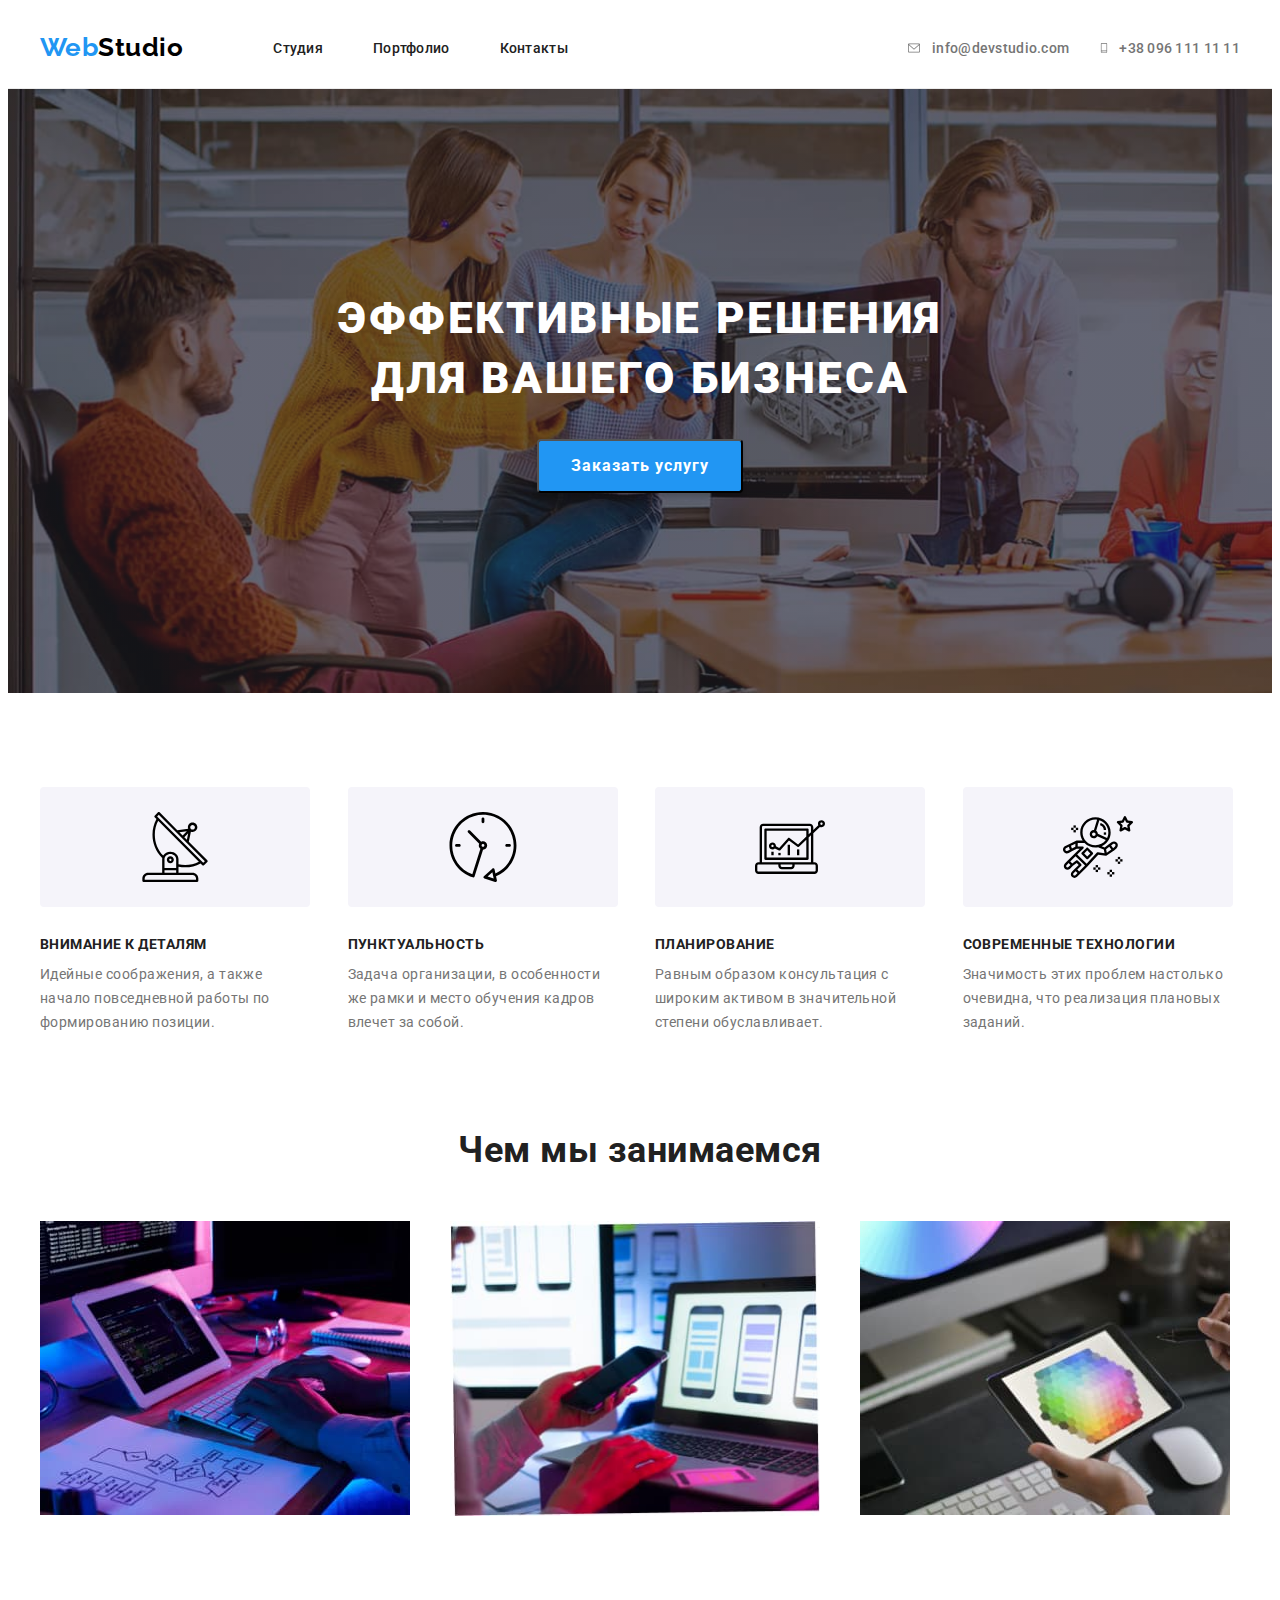
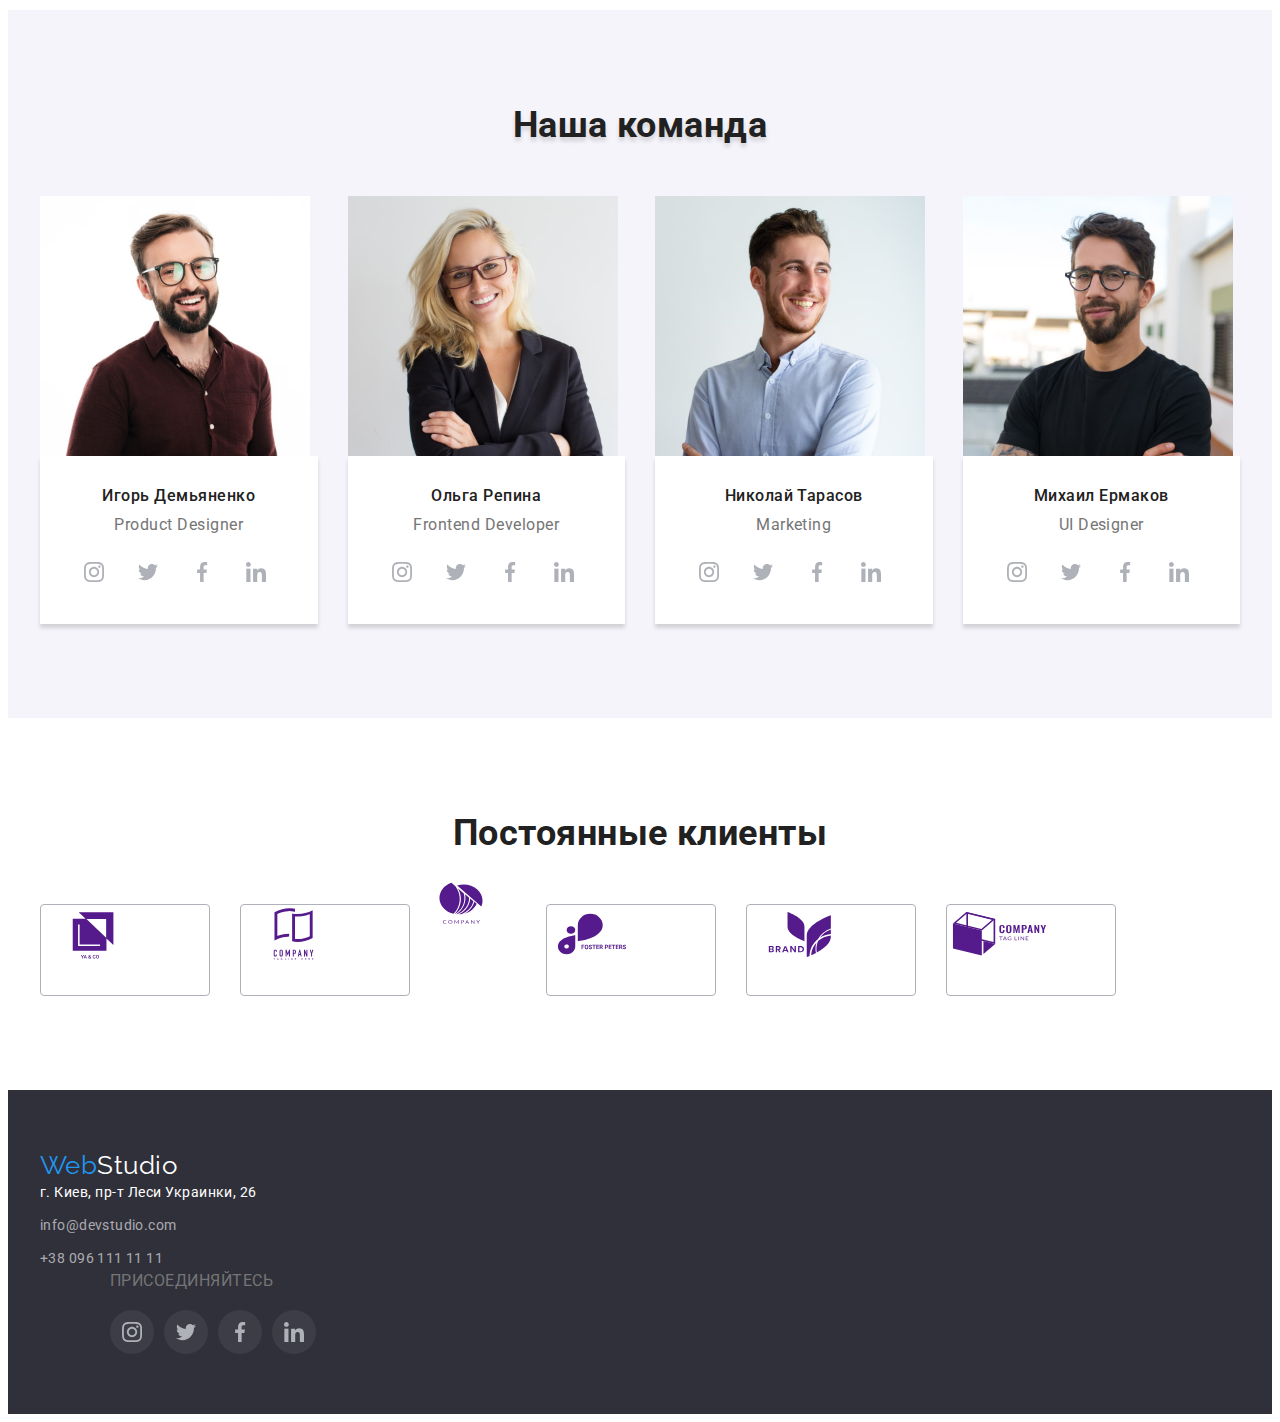
==== commit 4681d7b4: "Классы клиентов" ====
--- a/index.html
+++ b/index.html
@@ -349,34 +349,45 @@
           <h2 class="customers-title">Постоянные клиенты</h2>
           <ul class="customers-img list">
             <li class="customers-item">
-              <svg class="customers-icon" width="106" height="60">
+              <a class="customers-link" href="">
+                <svg class="customers-icon" width="106" height="60">
                 <use href="./images/sprite.svg#icon-Logo-1"></use>
               </svg>
+              </a>
             </li>
             <li class="customers-item">
-              <svg class="customers-icon" width="106" height="60">
+            <a class="customers-link" href="">
+                <svg class="customers-icon" width="106" height="60">
                 <use href="./images/sprite.svg#icon-Logo-2"></use>
               </svg>
-            </li>
-            <li class="customers-item">
+              </a>
+            </li>
+              <a class="customers-link" href="">
               <svg class="customers-icon" width="106" height="60">
                 <use href="./images/sprite.svg#icon-Logo-3"></use>
               </svg>
+            </a>
             </li>
             <li class="customers-item">
+              <a class="customers-link" href="">
               <svg class="customers-icon" width="106" height="60">
                 <use href="./images/sprite.svg#icon-Logo-4"></use>
               </svg>
+              </a>
             </li>
             <li class="customers-item">
+              <a class="customers-link" href="">
               <svg class="customers-icon" width="106" height="60">
                 <use href="./images/sprite.svg#icon-Logo-5"></use>
               </svg>
+              </a>
             </li>
             <li class="customers-item">
+              <a class="customers-link" href="">
               <svg class="customers-icon" width="106" height="60">
                 <use href="./images/sprite.svg#icon-Logo-6"></use>
               </svg>
+              </a>
             </li>
           </ul>
         </div>
--- a/css/styles.css
+++ b/css/styles.css
@@ -111,7 +111,7 @@
 .nav-text {
   font-weight: 500;
   font-size: 14px;
-  line-height: 1.14;
+  line-height: 1, 14;
   letter-spacing: 0.02em;
   text-decoration: none;
 
@@ -135,7 +135,11 @@
   display: flex;
   align-items: center;
   color: var(--primary-text-color);
-  line-height: 1.14;
+  font-family: Roboto;
+  font-style: normal;
+  font-weight: 500;
+  font-size: 14px;
+  line-height: 1, 14;
   letter-spacing: 0.02em;
   text-decoration: none;
 }
@@ -153,7 +157,11 @@
   align-items: center;
   margin-left: 30px;
   color: var(--primary-text-color);
-  line-height: 1.14;
+  font-family: Roboto;
+  font-style: normal;
+  font-weight: 500;
+  font-size: 14px;
+  line-height: 1, 14;
   letter-spacing: 0.02em;
   text-decoration: none;
 }
@@ -370,13 +378,22 @@
 .customers {
   padding-bottom: 94px;
 }
+.customers-title {
+  margin-bottom: 50px;
+  font-style: normal;
+  font-weight: 700;
+  font-size: 36px;
+  line-height: 1.17;
+  text-align: center;
+
+  color: var(--title-text-color);
+}
 .customers-img {
   display: flex;
   margin-left: -30px;
   margin-top: -30px;
 }
 .customers-item {
-  display: flex;
   width: 170px;
   height: 92px;
   margin-left: 30px;
@@ -390,29 +407,20 @@
   cursor: pointer;
 }
 .customers-icon {
-  fill: #afb1b8;
-}
-
-.customers-title {
-  margin-bottom: 50px;
-  font-style: normal;
-  font-weight: 700;
-  font-size: 36px;
-  line-height: 1.17;
-  text-align: center;
-
-  color: var(--title-text-color);
-}
-
-.customers-item:hover .customers-icon,
-.customers-item:focus .customers-icon {
-  fill: var(--accent-color);
+  fill: currentColor;
 }
 /* .customers-item:hover,
 .customers-item:focus {
   border: 1px solid var(--accent-color);
   border-radius: 4px;
 } */
+
+.customers-item:hover .customers-icon,
+.customers-item:focus .customers-icon {
+  color: var(--accent-color);
+  border: 1px solid var(--accent-color);
+  border-radius: 4px;
+}
 
 /*======= OUR CUSTOMERS END =======*/
 
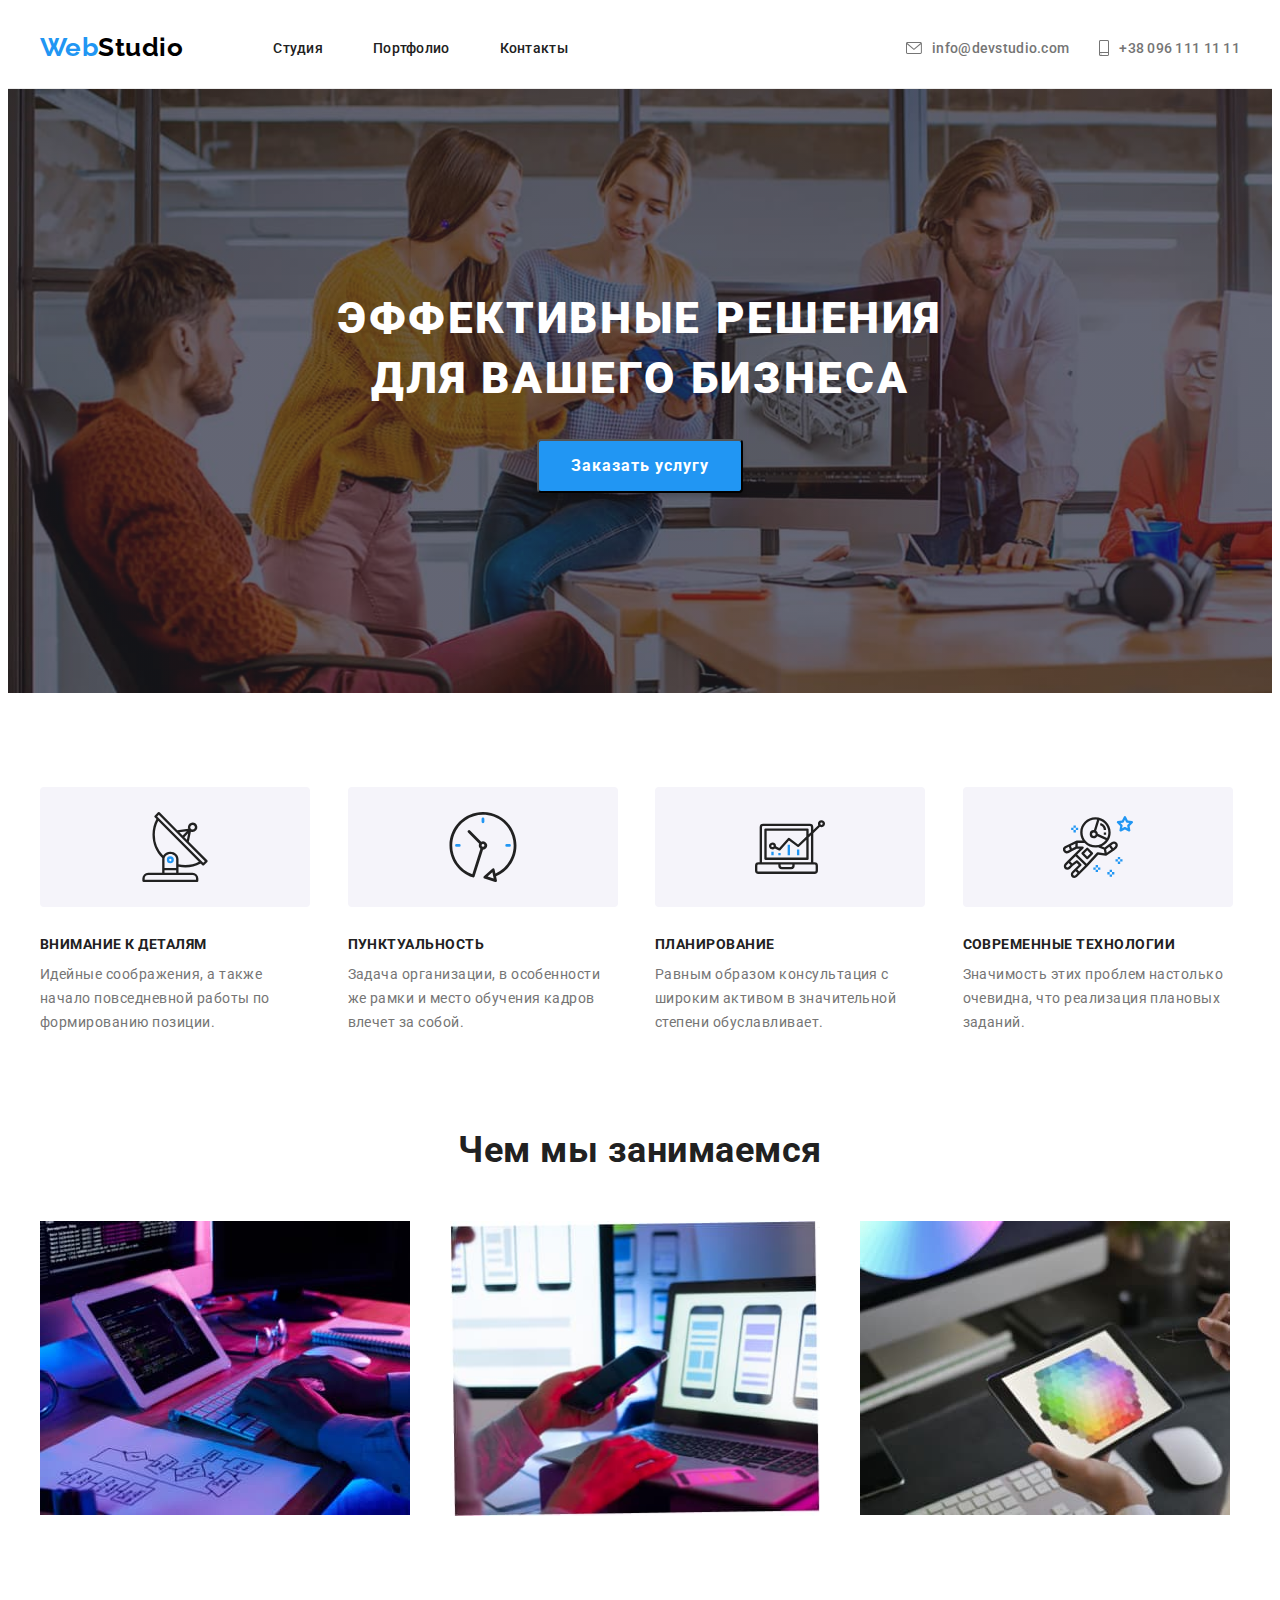
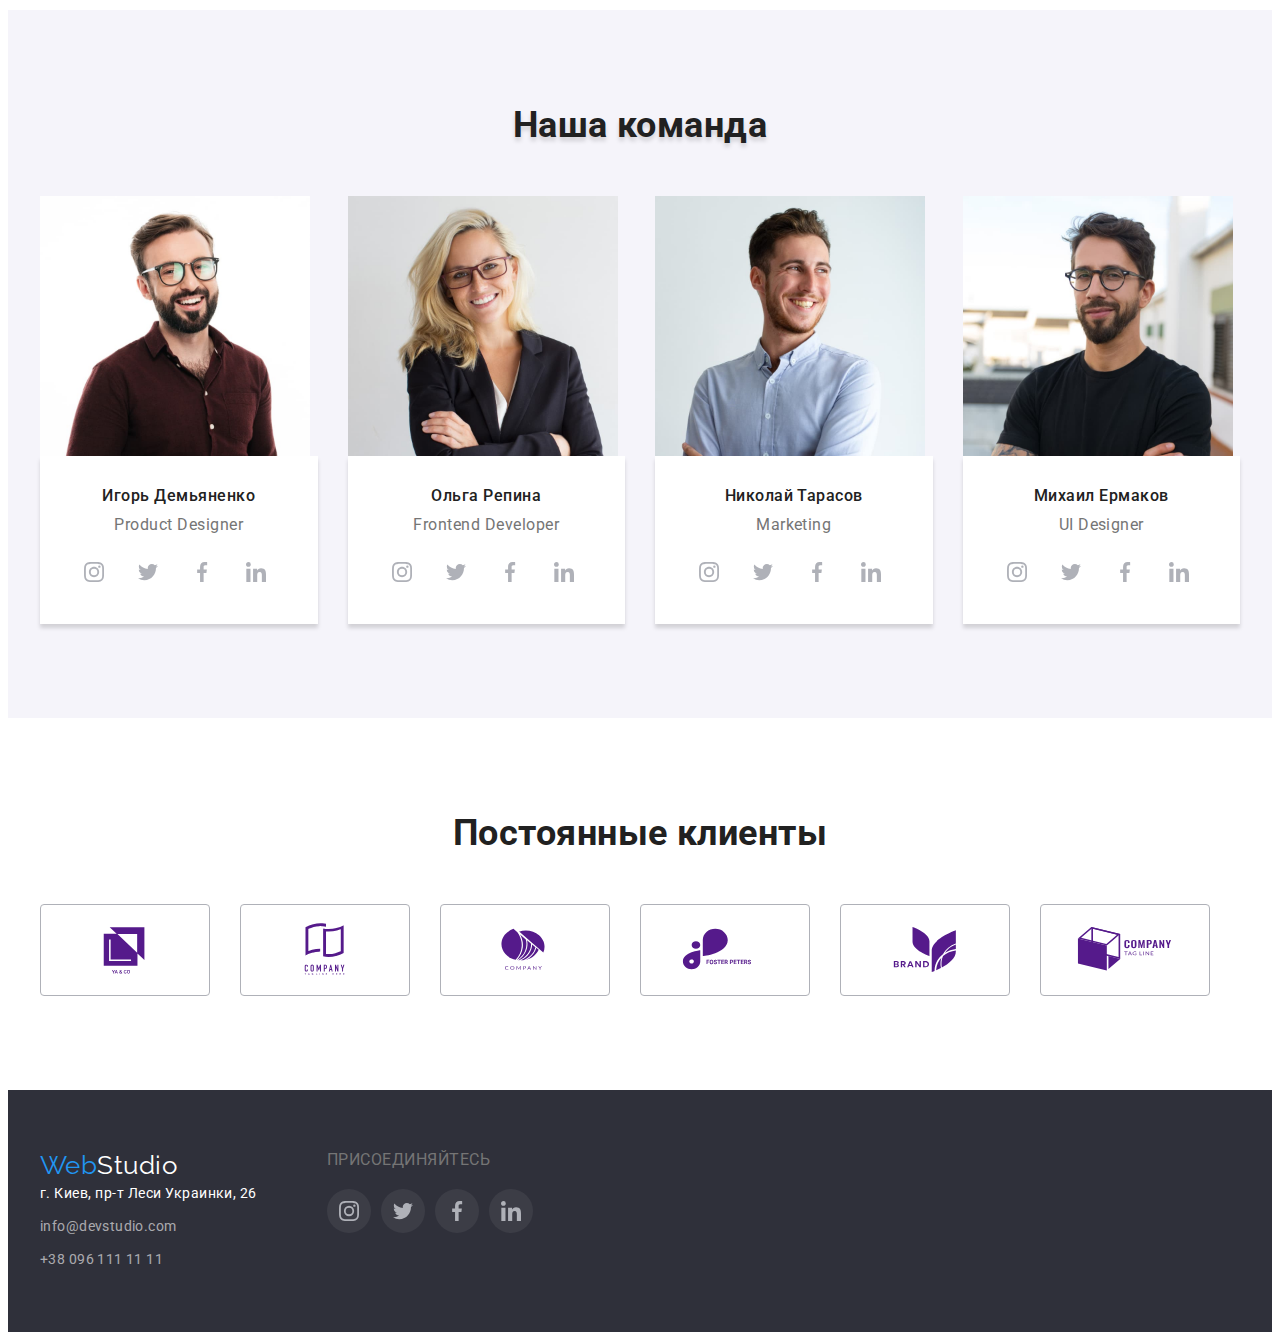
==== commit ff533219: "09" ====
--- a/index.html
+++ b/index.html
@@ -49,13 +49,13 @@
             rel="noopener noreferrer"
           >
             <svg class="mail-icon" width="16" height="12">
-              <use href="./images/sprite.svg#icon-envelope"></use>
+              <use href="./images/sprite.svg#envelope"></use>
             </svg>
             info@devstudio.com</a
           >
           <a class="tel-top" href="tel:+380961111111">
             <svg class="mail-icon" width="10" height="16">
-              <use href="./images/sprite.svg#icon-smartphone"></use>
+              <use href="./images/sprite.svg#smartphone"></use>
             </svg>
             +38 096 111 11 11</a
           >
@@ -79,7 +79,7 @@
               <div class="card-feature">
                 <div class="above-feature-title">
                   <svg class="feature-icon" width="70" height="70">
-                    <use href="./images/sprite.svg#icon-antenna"></use>
+                    <use href="./images/sprite.svg#feature-one"></use>
                   </svg>
                 </div>
                 <h3 class="feature-title">Внимание к деталям</h3>
@@ -94,7 +94,7 @@
               <div class="card-feature">
                 <div class="above-feature-title">
                   <svg class="feature-icon" width="70" height="70">
-                    <use href="./images/sprite.svg#icon-clock"></use>
+                    <use href="./images/sprite.svg#feature-two"></use>
                   </svg>
                 </div>
                 <h3 class="feature-title">Пунктуальность</h3>
@@ -109,7 +109,7 @@
               <div class="card-feature">
                 <div class="above-feature-title">
                   <svg class="feature-icon" width="70" height="70">
-                    <use href="./images/sprite.svg#icon-diagram"></use>
+                    <use href="./images/sprite.svg#feature-three"></use>
                   </svg>
                 </div>
                 <h3 class="feature-title">Планирование</h3>
@@ -124,7 +124,7 @@
               <div class="card-feature">
                 <div class="above-feature-title">
                   <svg class="feature-icon" width="70" height="70">
-                    <use href="./images/sprite.svg#icon-astronaut"></use>
+                    <use href="./images/sprite.svg#feature-four"></use>
                   </svg>
                 </div>
                 <h3 class="feature-title">Современные технологии</h3>
@@ -187,28 +187,28 @@
                   <li class="social-list-item">
                     <a class="social-list-link" href="">
                       <svg class="social-list-icon" width="20" height="20">
-                        <use href="./images/sprite.svg#icon-instagram"></use>
-                      </svg>
-                    </a>
-                  </li>
-                  <li class="social-list-item">
-                    <a class="social-list-link" href="">
-                      <svg class="social-list-icon" width="20" height="20">
-                        <use href="./images/sprite.svg#icon-twitter"></use>
-                      </svg>
-                    </a>
-                  </li>
-                  <li class="social-list-item">
-                    <a class="social-list-link" href="">
-                      <svg class="social-list-icon" width="20" height="20">
-                        <use href="./images/sprite.svg#icon-facebook"></use>
-                      </svg>
-                    </a>
-                  </li>
-                  <li class="social-list-item">
-                    <a class="social-list-link" href="">
-                      <svg class="social-list-icon" width="20" height="20">
-                        <use href="./images/sprite.svg#icon-linkedin"></use>
+                        <use href="./images/sprite.svg#insta"></use>
+                      </svg>
+                    </a>
+                  </li>
+                  <li class="social-list-item">
+                    <a class="social-list-link" href="">
+                      <svg class="social-list-icon" width="20" height="20">
+                        <use href="./images/sprite.svg#twitter"></use>
+                      </svg>
+                    </a>
+                  </li>
+                  <li class="social-list-item">
+                    <a class="social-list-link" href="">
+                      <svg class="social-list-icon" width="20" height="20">
+                        <use href="./images/sprite.svg#facebook"></use>
+                      </svg>
+                    </a>
+                  </li>
+                  <li class="social-list-item">
+                    <a class="social-list-link" href="">
+                      <svg class="social-list-icon" width="20" height="20">
+                        <use href="./images/sprite.svg#linkedin"></use>
                       </svg>
                     </a>
                   </li>
@@ -229,28 +229,28 @@
                   <li class="social-list-item">
                     <a class="social-list-link" href="">
                       <svg class="social-list-icon" width="20" height="20">
-                        <use href="./images/sprite.svg#icon-instagram"></use>
-                      </svg>
-                    </a>
-                  </li>
-                  <li class="social-list-item">
-                    <a class="social-list-link" href="">
-                      <svg class="social-list-icon" width="20" height="20">
-                        <use href="./images/sprite.svg#icon-twitter"></use>
-                      </svg>
-                    </a>
-                  </li>
-                  <li class="social-list-item">
-                    <a class="social-list-link" href="">
-                      <svg class="social-list-icon" width="20" height="20">
-                        <use href="./images/sprite.svg#icon-facebook"></use>
-                      </svg>
-                    </a>
-                  </li>
-                  <li class="social-list-item">
-                    <a class="social-list-link" href="">
-                      <svg class="social-list-icon" width="20" height="20">
-                        <use href="./images/sprite.svg#icon-linkedin"></use>
+                        <use href="./images/sprite.svg#insta"></use>
+                      </svg>
+                    </a>
+                  </li>
+                  <li class="social-list-item">
+                    <a class="social-list-link" href="">
+                      <svg class="social-list-icon" width="20" height="20">
+                        <use href="./images/sprite.svg#twitter"></use>
+                      </svg>
+                    </a>
+                  </li>
+                  <li class="social-list-item">
+                    <a class="social-list-link" href="">
+                      <svg class="social-list-icon" width="20" height="20">
+                        <use href="./images/sprite.svg#facebook"></use>
+                      </svg>
+                    </a>
+                  </li>
+                  <li class="social-list-item">
+                    <a class="social-list-link" href="">
+                      <svg class="social-list-icon" width="20" height="20">
+                        <use href="./images/sprite.svg#linkedin"></use>
                       </svg>
                     </a>
                   </li>
@@ -271,28 +271,28 @@
                   <li class="social-list-item">
                     <a class="social-list-link" href="">
                       <svg class="social-list-icon" width="20" height="20">
-                        <use href="./images/sprite.svg#icon-instagram"></use>
-                      </svg>
-                    </a>
-                  </li>
-                  <li class="social-list-item">
-                    <a class="social-list-link" href="">
-                      <svg class="social-list-icon" width="20" height="20">
-                        <use href="./images/sprite.svg#icon-twitter"></use>
-                      </svg>
-                    </a>
-                  </li>
-                  <li class="social-list-item">
-                    <a class="social-list-link" href="">
-                      <svg class="social-list-icon" width="20" height="20">
-                        <use href="./images/sprite.svg#icon-facebook"></use>
-                      </svg>
-                    </a>
-                  </li>
-                  <li class="social-list-item">
-                    <a class="social-list-link" href="">
-                      <svg class="social-list-icon" width="20" height="20">
-                        <use href="./images/sprite.svg#icon-linkedin"></use>
+                        <use href="./images/sprite.svg#insta"></use>
+                      </svg>
+                    </a>
+                  </li>
+                  <li class="social-list-item">
+                    <a class="social-list-link" href="">
+                      <svg class="social-list-icon" width="20" height="20">
+                        <use href="./images/sprite.svg#twitter"></use>
+                      </svg>
+                    </a>
+                  </li>
+                  <li class="social-list-item">
+                    <a class="social-list-link" href="">
+                      <svg class="social-list-icon" width="20" height="20">
+                        <use href="./images/sprite.svg#facebook"></use>
+                      </svg>
+                    </a>
+                  </li>
+                  <li class="social-list-item">
+                    <a class="social-list-link" href="">
+                      <svg class="social-list-icon" width="20" height="20">
+                        <use href="./images/sprite.svg#linkedin"></use>
                       </svg>
                     </a>
                   </li>
@@ -313,28 +313,28 @@
                   <li class="social-list-item">
                     <a class="social-list-link" href="">
                       <svg class="social-list-icon" width="20" height="20">
-                        <use href="./images/sprite.svg#icon-instagram"></use>
-                      </svg>
-                    </a>
-                  </li>
-                  <li class="social-list-item">
-                    <a class="social-list-link" href="">
-                      <svg class="social-list-icon" width="20" height="20">
-                        <use href="./images/sprite.svg#icon-twitter"></use>
-                      </svg>
-                    </a>
-                  </li>
-                  <li class="social-list-item">
-                    <a class="social-list-link" href="">
-                      <svg class="social-list-icon" width="20" height="20">
-                        <use href="./images/sprite.svg#icon-facebook"></use>
-                      </svg>
-                    </a>
-                  </li>
-                  <li class="social-list-item">
-                    <a class="social-list-link" href="">
-                      <svg class="social-list-icon" width="20" height="20">
-                        <use href="./images/sprite.svg#icon-linkedin"></use>
+                        <use href="./images/sprite.svg#insta"></use>
+                      </svg>
+                    </a>
+                  </li>
+                  <li class="social-list-item">
+                    <a class="social-list-link" href="">
+                      <svg class="social-list-icon" width="20" height="20">
+                        <use href="./images/sprite.svg#twitter"></use>
+                      </svg>
+                    </a>
+                  </li>
+                  <li class="social-list-item">
+                    <a class="social-list-link" href="">
+                      <svg class="social-list-icon" width="20" height="20">
+                        <use href="./images/sprite.svg#facebook"></use>
+                      </svg>
+                    </a>
+                  </li>
+                  <li class="social-list-item">
+                    <a class="social-list-link" href="">
+                      <svg class="social-list-icon" width="20" height="20">
+                        <use href="./images/sprite.svg#linkedin"></use>
                       </svg>
                     </a>
                   </li>
@@ -351,41 +351,42 @@
             <li class="customers-item">
               <a class="customers-link" href="">
                 <svg class="customers-icon" width="106" height="60">
-                <use href="./images/sprite.svg#icon-Logo-1"></use>
+                <use href="./images/sprite.svg#prtn-1"></use>
               </svg>
               </a>
             </li>
             <li class="customers-item">
             <a class="customers-link" href="">
                 <svg class="customers-icon" width="106" height="60">
-                <use href="./images/sprite.svg#icon-Logo-2"></use>
+                <use href="./images/sprite.svg#prtn-2"></use>
               </svg>
               </a>
             </li>
+            <li class="customers-item">
               <a class="customers-link" href="">
               <svg class="customers-icon" width="106" height="60">
-                <use href="./images/sprite.svg#icon-Logo-3"></use>
+                <use href="./images/sprite.svg#prtn-3"></use>
               </svg>
             </a>
             </li>
             <li class="customers-item">
               <a class="customers-link" href="">
               <svg class="customers-icon" width="106" height="60">
-                <use href="./images/sprite.svg#icon-Logo-4"></use>
+                <use href="./images/sprite.svg#prtn-4"></use>
               </svg>
               </a>
             </li>
             <li class="customers-item">
               <a class="customers-link" href="">
               <svg class="customers-icon" width="106" height="60">
-                <use href="./images/sprite.svg#icon-Logo-5"></use>
+                <use href="./images/sprite.svg#prtn-5"></use>
               </svg>
               </a>
             </li>
             <li class="customers-item">
               <a class="customers-link" href="">
               <svg class="customers-icon" width="106" height="60">
-                <use href="./images/sprite.svg#icon-Logo-6"></use>
+                <use href="./images/sprite.svg#prtn-6"></use>
               </svg>
               </a>
             </li>
@@ -393,13 +394,13 @@
         </div>
       </section>
     </main>
-    <div class="basement">
-      <div class="container">
+    <footer class="basement">
+          <div class="container footer-container">
         <div class="basement-address">
           <a href="./index.html" class="basement-logo"
             ><span class="accent">Web</span>Studio</a
           >
-          <address class="basement-address">
+            <address class="basement-address">
             <p>г. Киев, пр-т Леси Украинки, 26</p>
             <a class="mail-basement"
               href="mailto:info@example.com"
@@ -409,7 +410,7 @@
               <a class="tel-basement" href="tel:+380961111111" 
               >+38 096 111 11 11</a
             >
-          </address>
+            </address>
           </div>
           <div class="footer-social-list">
             <p class="footer-social-title">ПРИСОЕДИНЯЙТЕСЬ</p>
@@ -417,34 +418,33 @@
               <li class="social-list-item">
                 <a class="social-list-link" href="">
                   <svg class="social-list-icon" width="20" height="20">
-                    <use href="./images/sprite.svg#icon-instagram"></use>
+                    <use href="./images/sprite.svg#insta-footer"></use>
                   </svg>
                 </a>
               </li>
               <li class="social-list-item">
                 <a class="social-list-link" href="">
                   <svg class="social-list-icon" width="20" height="20">
-                    <use href="./images/sprite.svg#icon-twitter"></use>
+                    <use href="./images/sprite.svg#twitter"></use>
                   </svg>
                 </a>
               </li>
               <li class="social-list-item">
                 <a class="social-list-link" href="">
                   <svg class="social-list-icon" width="20" height="20">
-                    <use href="./images/sprite.svg#icon-facebook"></use>
+                    <use href="./images/sprite.svg#facebook"></use>
                   </svg>
                 </a>
               </li>
               <li class="social-list-item">
                 <a class="social-list-link" href="">
                   <svg class="social-list-icon" width="20" height="20">
-                    <use href="./images/sprite.svg#icon-linkedin"></use>
+                    <use href="./images/sprite.svg#linkedin"></use>
                   </svg>
                 </a>
               </li>
             </ul>
           </div>
-        </div>
-      </footer>
+              </footer>
   </body>
 </html>
--- a/css/styles.css
+++ b/css/styles.css
@@ -179,6 +179,7 @@
     ),
     url(../images/image-hero/Hero-bg-Img.jpg);
   background-size: cover;
+
   background-color: var(--section-bg-dark);
   text-align: center;
   padding-top: 200px;
@@ -394,6 +395,10 @@
   margin-top: -30px;
 }
 .customers-item {
+  display: flex;
+}
+.customers-link {
+  display: flex;
   width: 170px;
   height: 92px;
   margin-left: 30px;
@@ -406,20 +411,21 @@
   border-radius: 4px;
   cursor: pointer;
 }
+
 .customers-icon {
+  align-items: center;
+  justify-items: center;
   fill: currentColor;
 }
-/* .customers-item:hover,
-.customers-item:focus {
+.customers-link:hover,
+.customers-link:focus {
   border: 1px solid var(--accent-color);
   border-radius: 4px;
-} */
-
-.customers-item:hover .customers-icon,
-.customers-item:focus .customers-icon {
-  color: var(--accent-color);
-  border: 1px solid var(--accent-color);
-  border-radius: 4px;
+}
+
+.customers-link:hover .customers-icon,
+.customers-link:focus .customers-icon {
+  color: var(--accent-color);
 }
 
 /*======= OUR CUSTOMERS END =======*/
@@ -431,9 +437,12 @@
   padding-bottom: 60px;
   background-color: var(--section-bg-dark);
 }
-.footer-address {
-  display: flex;
-}
+.footer-container {
+  display: flex;
+}
+/* .footer-address {
+  display: flex;
+} */
 .basement-logo {
   width: 145px;
   height: 31px;
@@ -445,11 +454,7 @@
 
   color: var(--footer-logo-color);
 }
-
 .basement-address {
-  display: flex;
-  flex-direction: column;
-
   font-family: Roboto;
   font-style: normal;
   font-weight: 400;
@@ -535,10 +540,18 @@
   background-color: var(--accent-color);
   color: var(--button-text-color);
 }
+.button-all:hover,
+.button-all:focus {
+  color: var(--button-text-color);
+  background: var(--accent-color);
+}
 .btn-list {
   margin-right: 8px;
   margin-bottom: 50px;
 }
+/* .btn-list:active {
+  color: var(--accent-color);
+} */
 button {
   padding: 6px 22px;
   display: block;
@@ -556,6 +569,8 @@
 }
 .btn-list:hover,
 .btn-list:focus {
+  /* color: var(--accent-color); */
+  background: var(--accent-color);
   box-shadow: 0px 4px 4px var(--shadow-team);
 }
 
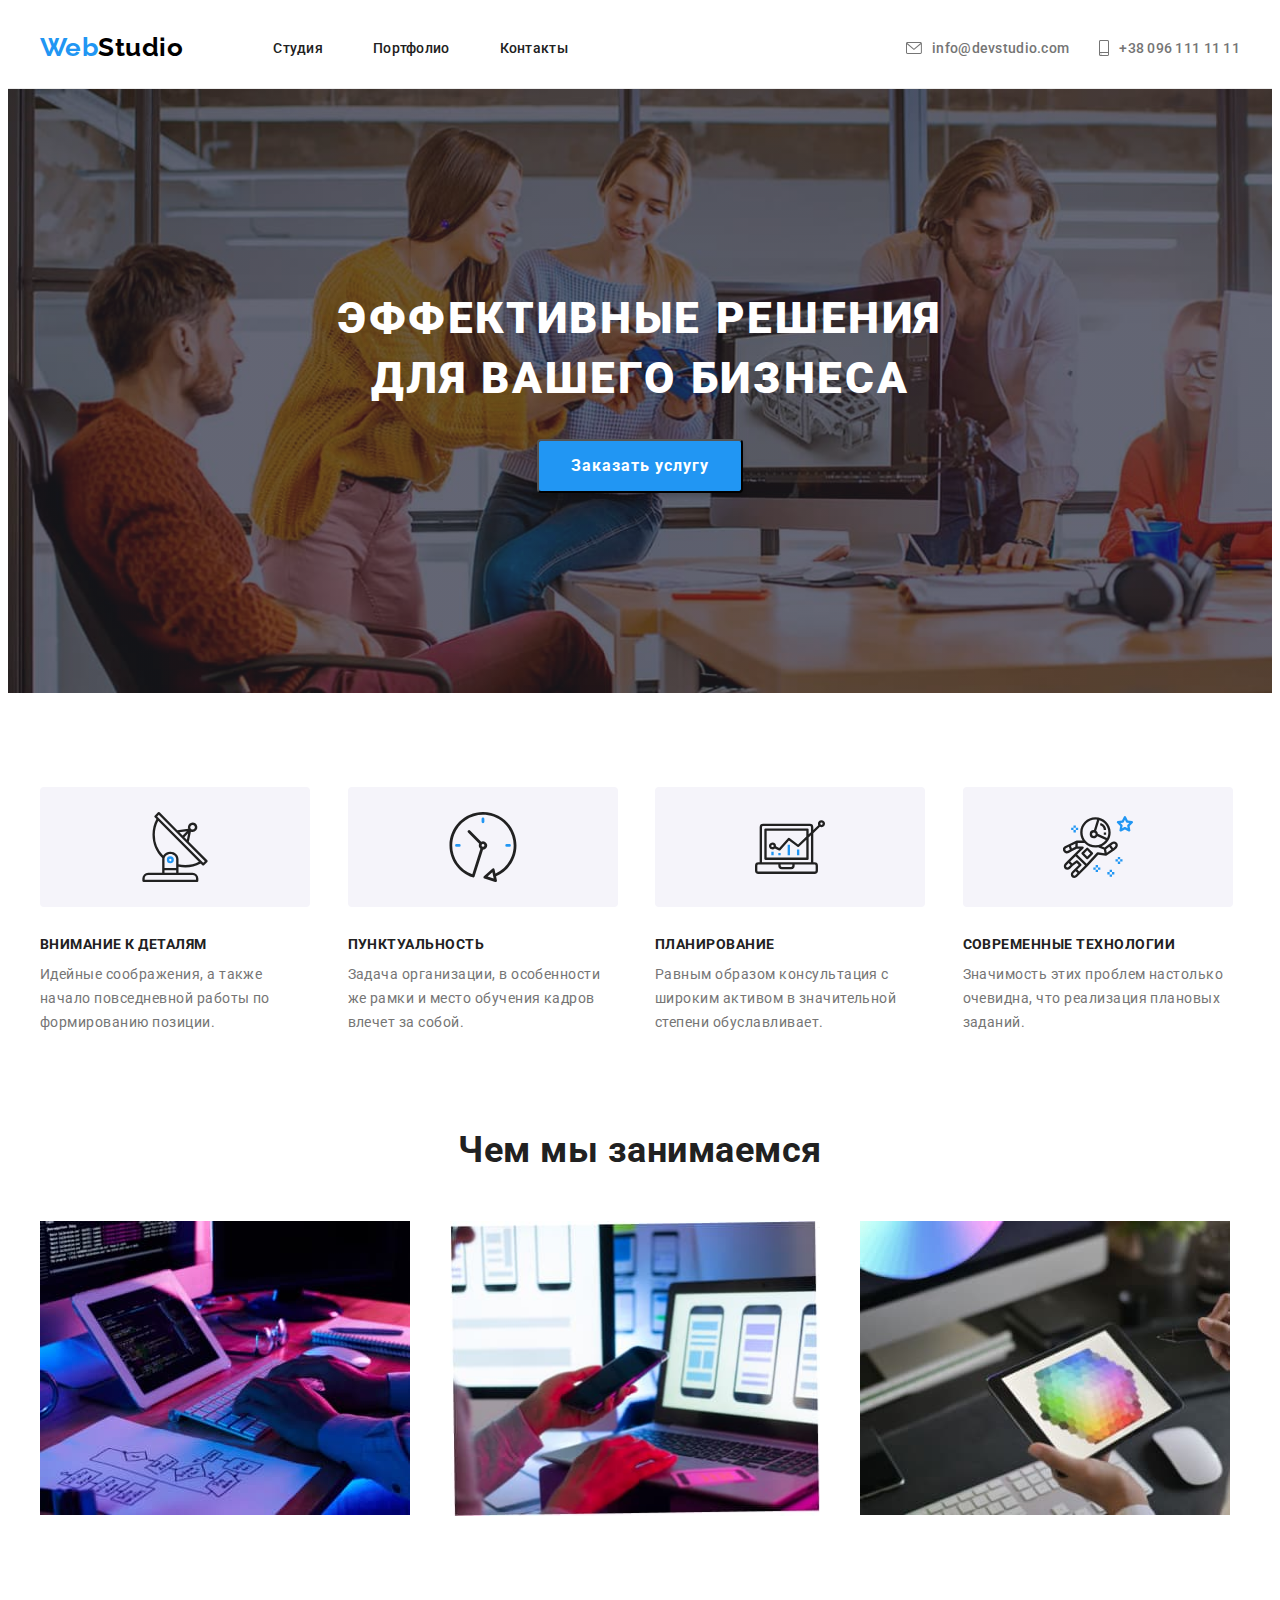
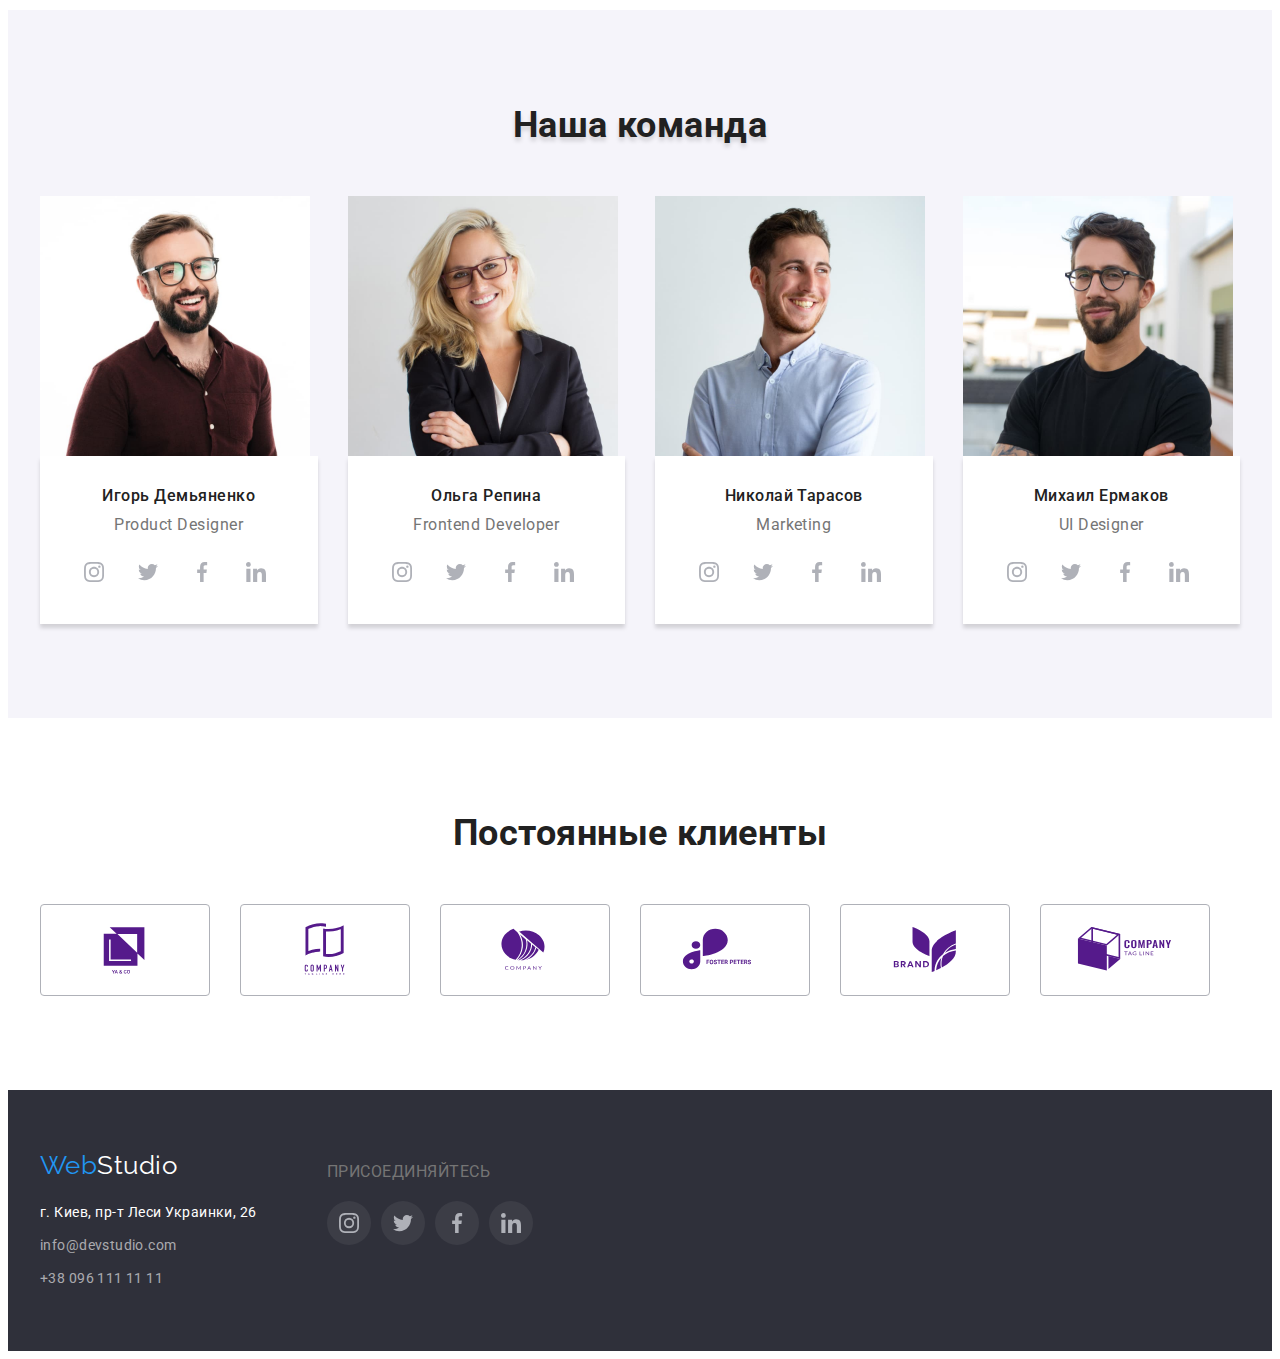
==== commit 4c0c87f2: "исправить конвертик иконку" ====
--- a/index.html
+++ b/index.html
@@ -396,7 +396,7 @@
     </main>
     <footer class="basement">
           <div class="container footer-container">
-        <div class="basement-address">
+        <div class="footer-address">
           <a href="./index.html" class="basement-logo"
             ><span class="accent">Web</span>Studio</a
           >
@@ -445,6 +445,6 @@
               </li>
             </ul>
           </div>
-              </footer>
+      </footer>
   </body>
 </html>
--- a/css/styles.css
+++ b/css/styles.css
@@ -446,6 +446,7 @@
 .basement-logo {
   width: 145px;
   height: 31px;
+
   font-family: Raleway;
   font-weight: b700;
   font-size: 26px;
@@ -455,6 +456,7 @@
   color: var(--footer-logo-color);
 }
 .basement-address {
+  margin-top: 20px;
   font-family: Roboto;
   font-style: normal;
   font-weight: 400;
@@ -502,9 +504,10 @@
   padding-bottom: 20px;
 }
 .footer-social-list {
-  display: flex;
-  flex-direction: column;
+  /* display: flex; */
+  /* flex-direction: column; */
   padding-left: 70px;
+  padding-top: 12px;
 }
 .social-list-link {
   display: flex;
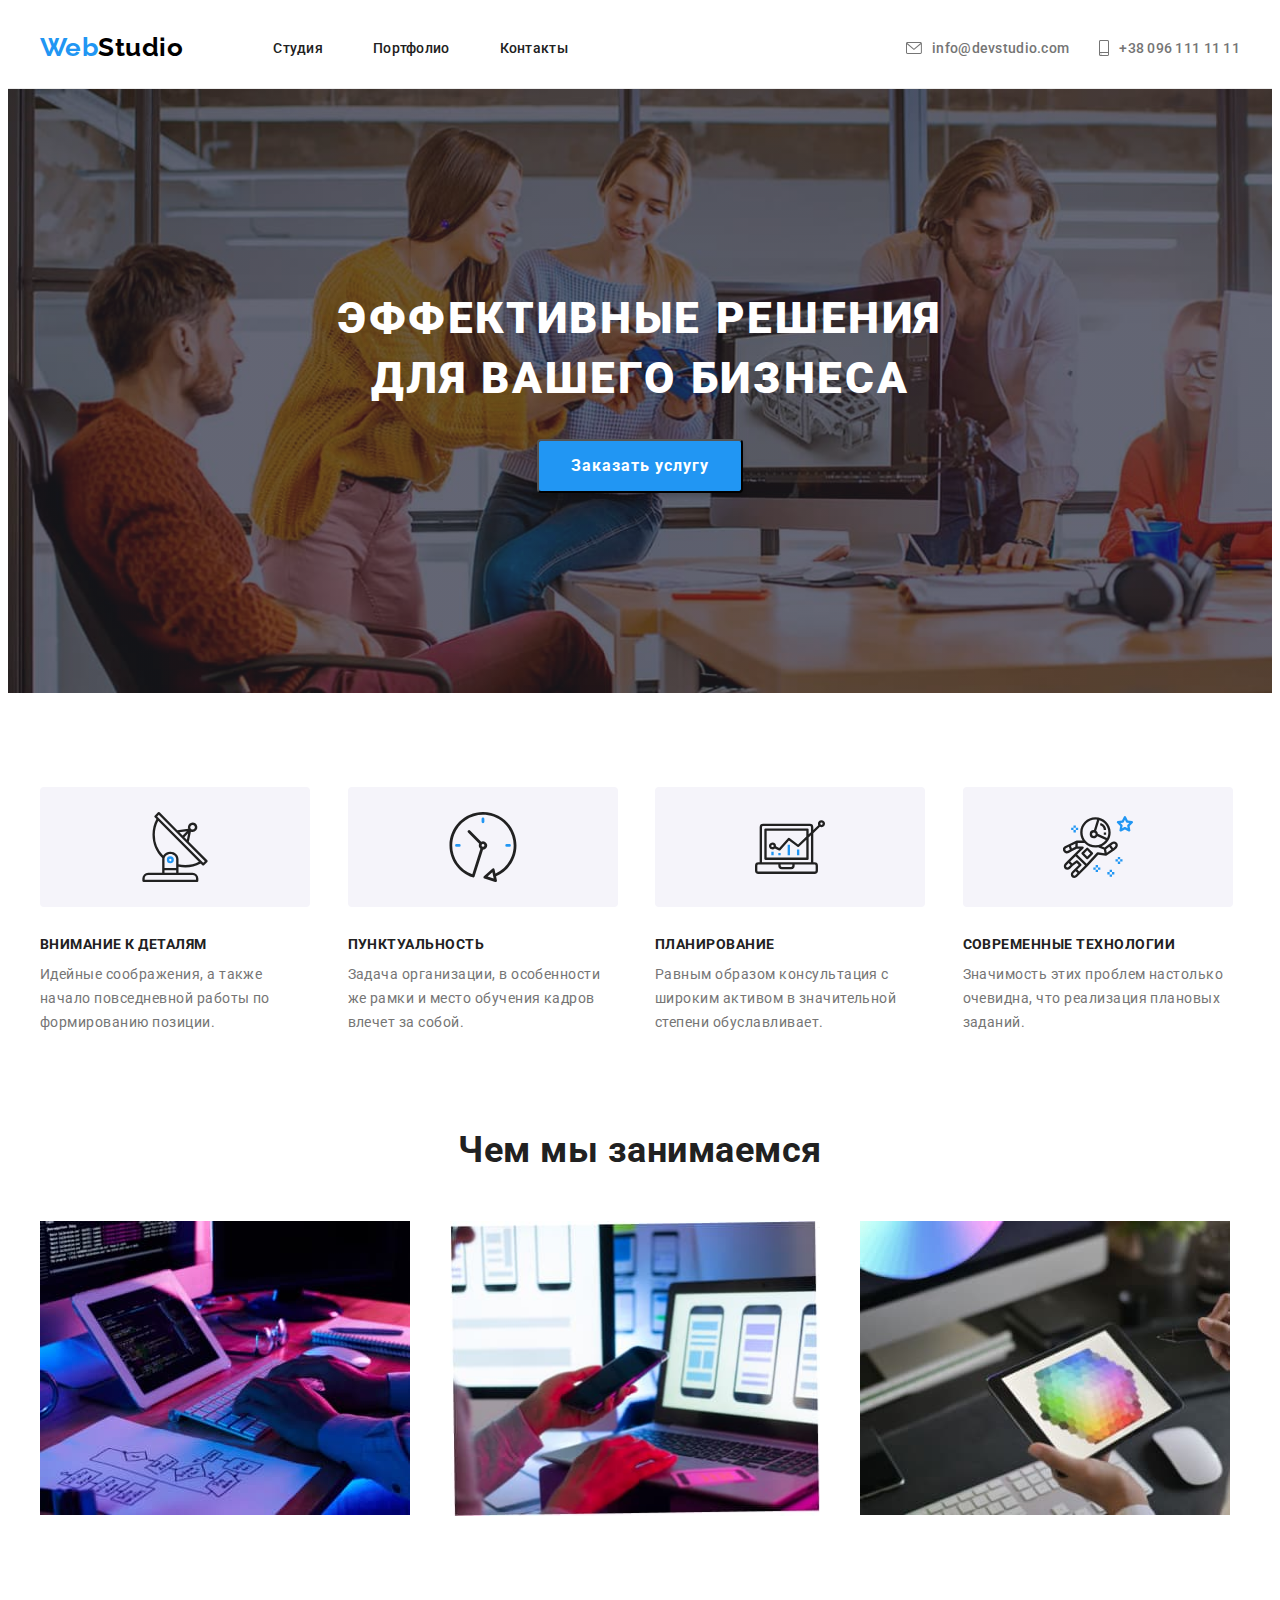
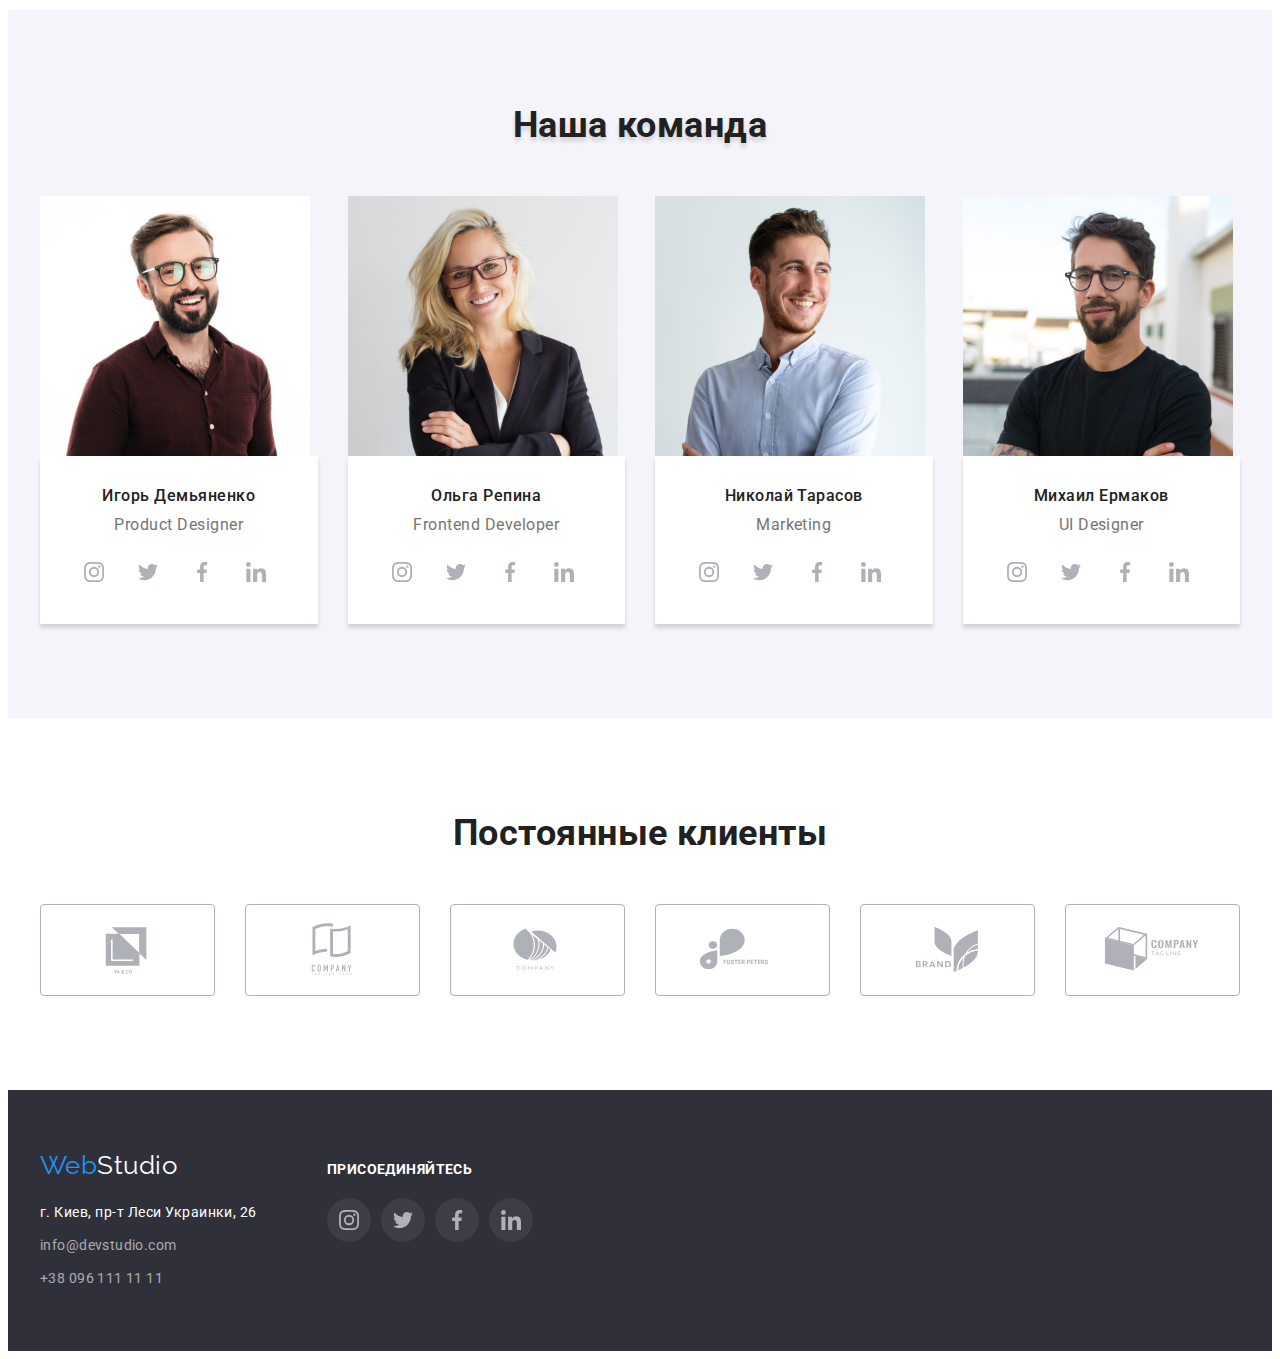
==== commit 01dd4345: "1" ====
--- a/index.html
+++ b/index.html
@@ -21,9 +21,7 @@
     <link rel="stylesheet" href="./css/styles.css" />
   </head>
   <body>
-    </head>
-  <body>
-    <header class="top-line">
+     <header class="top-line">
       <div class="container top-line-container">
         <a href="./index.html" class="logo-top"
           ><span class="accent">Web</span>Studio</a
--- a/css/styles.css
+++ b/css/styles.css
@@ -17,6 +17,7 @@
   --footer-icon-bg: #ffffff10;
   --shadow-team: #00000025;
   --card-team-bg: #ffffff;
+  --customers-color-icon: #afb1b8;
 }
 body {
   background-color: var(#ffffff);
@@ -380,7 +381,7 @@
   padding-bottom: 94px;
 }
 .customers-title {
-  margin-bottom: 50px;
+  padding-bottom: 50px;
   font-style: normal;
   font-weight: 700;
   font-size: 36px;
@@ -394,19 +395,23 @@
   margin-left: -30px;
   margin-top: -30px;
 }
+
 .customers-item {
-  display: flex;
-}
-.customers-link {
   display: flex;
   width: 170px;
   height: 92px;
   margin-left: 30px;
   margin-top: 30px;
-  flex-basis: calc((100%-180px) / 6);
+  flex-basis: calc((100% - 180px) / 6);
+}
+.customers-link {
+  display: flex;
+  width: 100%;
+  height: 100%;
   align-items: center;
   justify-content: center;
-  border: 1px solid #afb1b8;
+  color: var(--customers-color-icon);
+  border: 1px solid var(--customers-color-icon);
   box-sizing: border-box;
   border-radius: 4px;
   cursor: pointer;
@@ -439,10 +444,9 @@
 }
 .footer-container {
   display: flex;
-}
-/* .footer-address {
-  display: flex;
-} */
+  align-items: baseline;
+}
+
 .basement-logo {
   width: 145px;
   height: 31px;
@@ -491,7 +495,6 @@
   font-size: 14px;
   line-height: 1.71;
   text-decoration: none;
-
   letter-spacing: 0.03em;
 
   color: var(--footer-contact-color);
@@ -501,13 +504,17 @@
   color: var(--accent-color);
 }
 .footer-social-title {
-  padding-bottom: 20px;
+  margin-bottom: 20px;
+  font-family: Roboto;
+  font-style: normal;
+  font-weight: bold;
+  font-size: 14px;
+  line-height: 1.14;
+  letter-spacing: 0.03em;
+  color: var(--footer-logo-color);
 }
 .footer-social-list {
-  /* display: flex; */
-  /* flex-direction: column; */
-  padding-left: 70px;
-  padding-top: 12px;
+  margin-left: 70px;
 }
 .social-list-link {
   display: flex;
